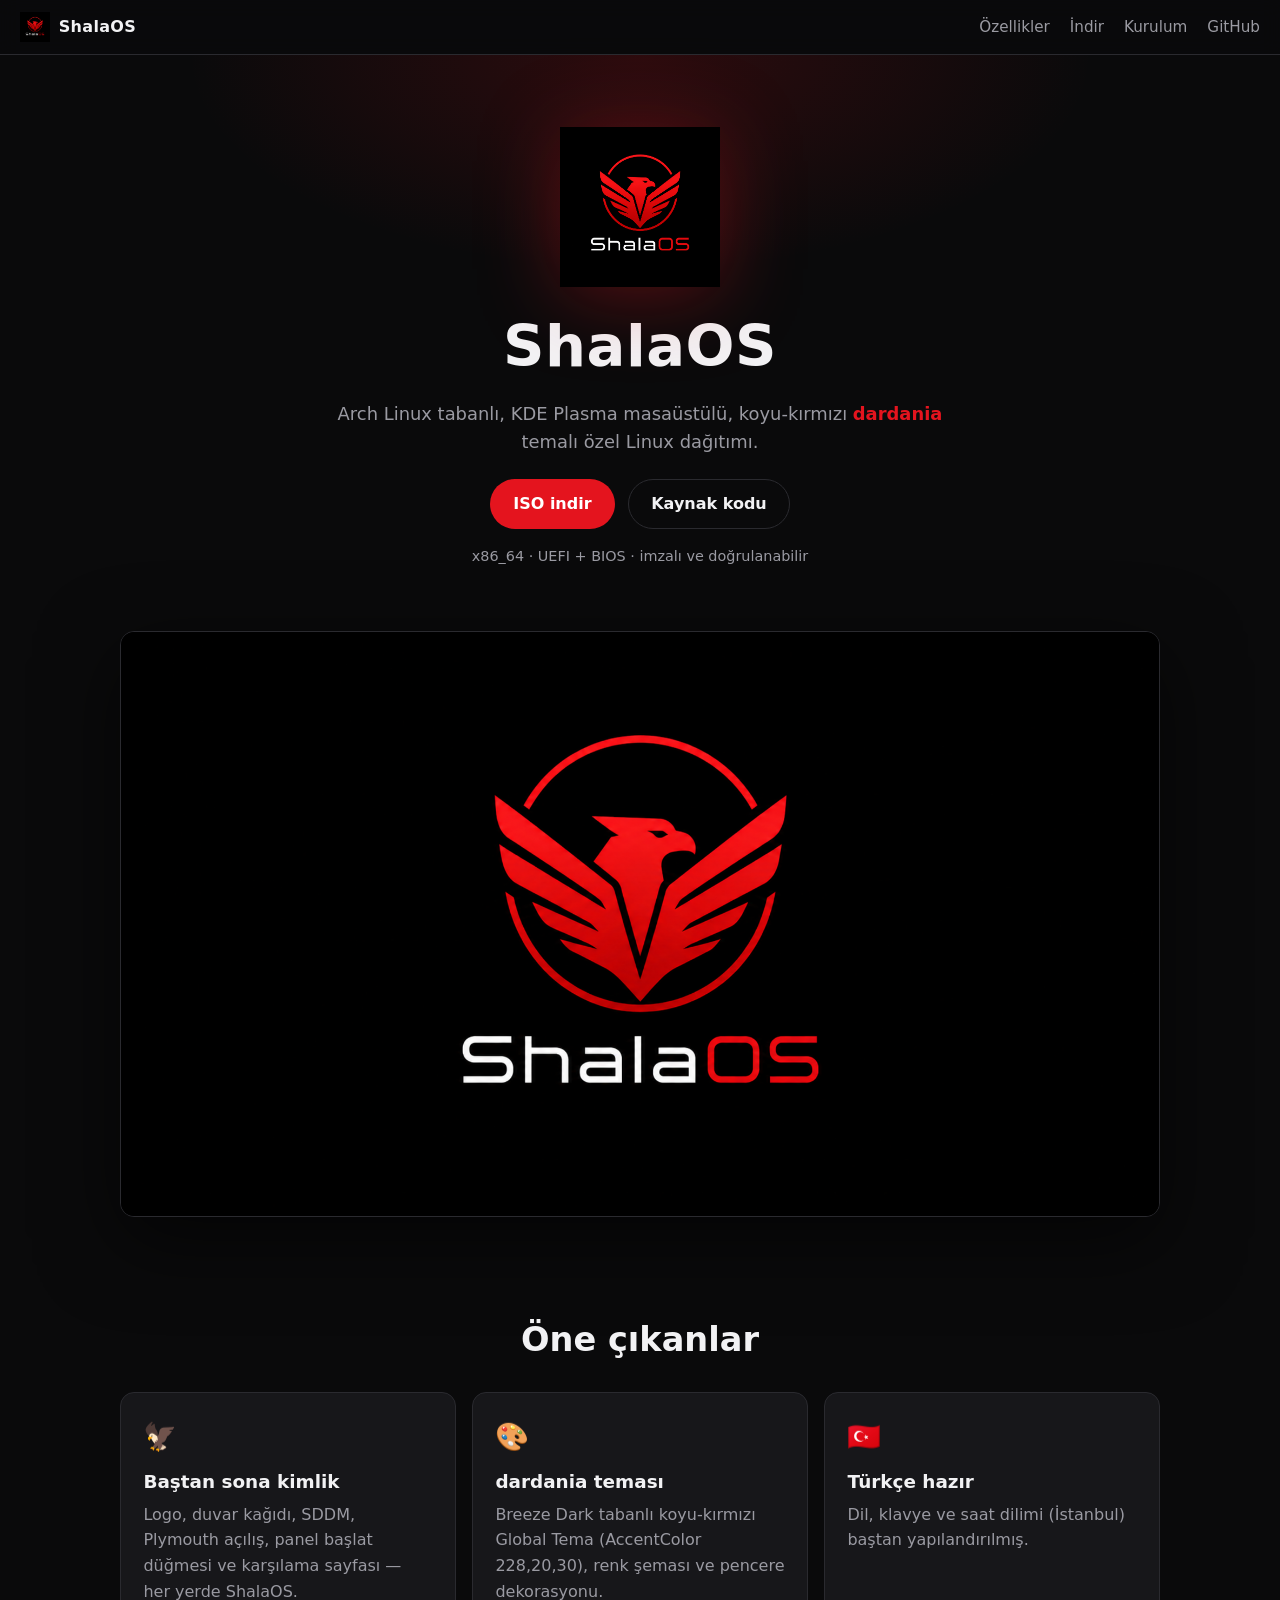
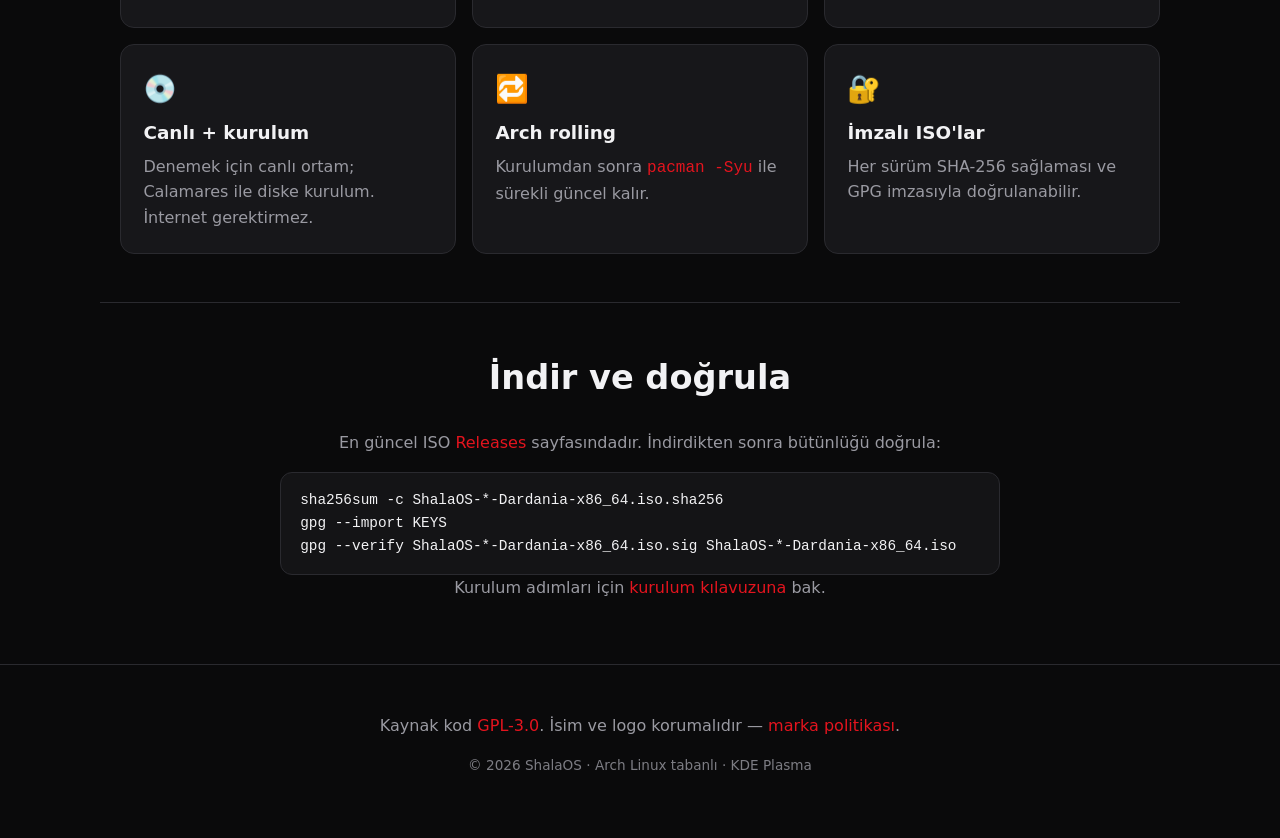
==== docs/index.html @ 5ebd38fe "R4: zengin README + GitHub Pages tanitim sitesi - README.md (TR) yeniden yazildi: rozetler, logo, oz" ====
<!DOCTYPE html>
<html lang="tr">
<head>
  <meta charset="utf-8" />
  <meta name="viewport" content="width=device-width, initial-scale=1" />
  <title>ShalaOS — Arch tabanlı, KDE Plasma, koyu-kırmızı</title>
  <meta name="description" content="ShalaOS: Arch Linux tabanlı, KDE Plasma masaüstülü, koyu-kırmızı dardania temalı özel Linux dağıtımı." />
  <link rel="icon" href="assets/icon-256.png" />
  <link rel="stylesheet" href="style.css" />
</head>
<body>
  <header class="nav">
    <a class="brand" href="#top">
      <img src="assets/logo.png" alt="ShalaOS" />
      <span>ShalaOS</span>
    </a>
    <nav class="links">
      <a href="#ozellikler">Özellikler</a>
      <a href="#indir">İndir</a>
      <a href="https://github.com/edizsale/shalaos/blob/main/docs/kurulum.md">Kurulum</a>
      <a href="https://github.com/edizsale/shalaos">GitHub</a>
    </nav>
  </header>

  <main id="top">
    <section class="hero">
      <img class="hero-logo" src="assets/logo.png" alt="ShalaOS logosu" />
      <h1>ShalaOS</h1>
      <p class="tagline">
        Arch Linux tabanlı, KDE Plasma masaüstülü, koyu-kırmızı
        <strong>dardania</strong> temalı özel Linux dağıtımı.
      </p>
      <div class="cta">
        <a class="btn primary" href="https://github.com/edizsale/shalaos/releases/latest">ISO indir</a>
        <a class="btn ghost" href="https://github.com/edizsale/shalaos">Kaynak kodu</a>
      </div>
      <p class="sub">x86_64 · UEFI + BIOS · imzalı ve doğrulanabilir</p>
    </section>

    <section class="showcase">
      <div class="frame">
        <img src="assets/wallpaper.png" alt="ShalaOS masaüstü duvar kağıdı" />
      </div>
    </section>

    <section id="ozellikler" class="features">
      <h2>Öne çıkanlar</h2>
      <div class="grid">
        <article class="card">
          <div class="ico">🦅</div>
          <h3>Baştan sona kimlik</h3>
          <p>Logo, duvar kağıdı, SDDM, Plymouth açılış, panel başlat düğmesi ve karşılama sayfası — her yerde ShalaOS.</p>
        </article>
        <article class="card">
          <div class="ico">🎨</div>
          <h3>dardania teması</h3>
          <p>Breeze Dark tabanlı koyu-kırmızı Global Tema (AccentColor 228,20,30), renk şeması ve pencere dekorasyonu.</p>
        </article>
        <article class="card">
          <div class="ico">🇹🇷</div>
          <h3>Türkçe hazır</h3>
          <p>Dil, klavye ve saat dilimi (İstanbul) baştan yapılandırılmış.</p>
        </article>
        <article class="card">
          <div class="ico">💿</div>
          <h3>Canlı + kurulum</h3>
          <p>Denemek için canlı ortam; Calamares ile diske kurulum. İnternet gerektirmez.</p>
        </article>
        <article class="card">
          <div class="ico">🔁</div>
          <h3>Arch rolling</h3>
          <p>Kurulumdan sonra <code>pacman -Syu</code> ile sürekli güncel kalır.</p>
        </article>
        <article class="card">
          <div class="ico">🔐</div>
          <h3>İmzalı ISO'lar</h3>
          <p>Her sürüm SHA-256 sağlaması ve GPG imzasıyla doğrulanabilir.</p>
        </article>
      </div>
    </section>

    <section id="indir" class="download">
      <h2>İndir ve doğrula</h2>
      <p>
        En güncel ISO
        <a href="https://github.com/edizsale/shalaos/releases/latest">Releases</a>
        sayfasındadır. İndirdikten sonra bütünlüğü doğrula:
      </p>
      <pre><code>sha256sum -c ShalaOS-*-Dardania-x86_64.iso.sha256
gpg --import KEYS
gpg --verify ShalaOS-*-Dardania-x86_64.iso.sig ShalaOS-*-Dardania-x86_64.iso</code></pre>
      <p>
        Kurulum adımları için
        <a href="https://github.com/edizsale/shalaos/blob/main/docs/kurulum.md">kurulum kılavuzuna</a> bak.
      </p>
    </section>
  </main>

  <footer>
    <p>
      Kaynak kod <a href="https://github.com/edizsale/shalaos/blob/main/LICENSE">GPL-3.0</a>.
      İsim ve logo korumalıdır —
      <a href="https://github.com/edizsale/shalaos/blob/main/TRADEMARK.md">marka politikası</a>.
    </p>
    <p class="muted">© 2026 ShalaOS · Arch Linux tabanlı · KDE Plasma</p>
  </footer>
</body>
</html>
---- docs/style.css ----
:root {
  --red: #e4141e;         /* rgb(228,20,30) */
  --red-dim: #b3101a;
  --bg: #0a0a0b;
  --bg-2: #141416;
  --card: #17171a;
  --border: #2a2a2f;
  --text: #f2f2f4;
  --muted: #9a9aa2;
  --radius: 14px;
  --max: 1080px;
}

* { box-sizing: border-box; }

html { scroll-behavior: smooth; }

body {
  margin: 0;
  font-family: system-ui, -apple-system, "Segoe UI", Roboto, "Noto Sans", sans-serif;
  background: var(--bg);
  color: var(--text);
  line-height: 1.6;
  -webkit-font-smoothing: antialiased;
}

a { color: var(--red); text-decoration: none; }
a:hover { text-decoration: underline; }

code, pre {
  font-family: ui-monospace, "SFMono-Regular", "Cascadia Code", Menlo, Consolas, monospace;
}

/* Nav */
.nav {
  position: sticky;
  top: 0;
  z-index: 10;
  display: flex;
  align-items: center;
  justify-content: space-between;
  gap: 1rem;
  padding: 0.75rem 1.25rem;
  background: rgba(10, 10, 11, 0.82);
  backdrop-filter: blur(10px);
  border-bottom: 1px solid var(--border);
}
.brand {
  display: flex;
  align-items: center;
  gap: 0.55rem;
  color: var(--text);
  font-weight: 700;
  letter-spacing: 0.3px;
}
.brand:hover { text-decoration: none; }
.brand img { width: 30px; height: 30px; }
.links { display: flex; gap: 1.25rem; flex-wrap: wrap; }
.links a { color: var(--muted); font-size: 0.95rem; }
.links a:hover { color: var(--text); text-decoration: none; }

/* Hero */
.hero {
  max-width: var(--max);
  margin: 0 auto;
  padding: 4.5rem 1.25rem 2rem;
  text-align: center;
  background:
    radial-gradient(60% 55% at 50% 0%, rgba(228, 20, 30, 0.16), transparent 70%);
}
.hero-logo {
  width: 160px;
  height: 160px;
  filter: drop-shadow(0 8px 40px rgba(228, 20, 30, 0.35));
}
.hero h1 {
  font-size: clamp(2.4rem, 6vw, 3.6rem);
  margin: 0.4rem 0 0.2rem;
  letter-spacing: 0.5px;
}
.tagline {
  max-width: 620px;
  margin: 0.4rem auto 1.4rem;
  color: var(--muted);
  font-size: 1.12rem;
}
.tagline strong { color: var(--red); }
.cta { display: flex; gap: 0.8rem; justify-content: center; flex-wrap: wrap; }
.btn {
  display: inline-block;
  padding: 0.7rem 1.4rem;
  border-radius: 999px;
  font-weight: 600;
  border: 1px solid transparent;
  transition: transform 0.08s ease, background 0.15s ease, border-color 0.15s ease;
}
.btn:hover { text-decoration: none; transform: translateY(-1px); }
.btn.primary { background: var(--red); color: #fff; }
.btn.primary:hover { background: var(--red-dim); }
.btn.ghost { border-color: var(--border); color: var(--text); }
.btn.ghost:hover { border-color: var(--red); }
.sub { color: var(--muted); font-size: 0.9rem; margin-top: 1rem; }

/* Showcase */
.showcase { max-width: var(--max); margin: 1rem auto 3rem; padding: 0 1.25rem; }
.frame {
  border: 1px solid var(--border);
  border-radius: var(--radius);
  overflow: hidden;
  box-shadow: 0 24px 80px rgba(0, 0, 0, 0.6);
}
.frame img { display: block; width: 100%; height: auto; }

/* Sections */
section h2 {
  text-align: center;
  font-size: clamp(1.6rem, 4vw, 2.1rem);
  margin: 0 0 1.6rem;
}
.features, .download { max-width: var(--max); margin: 0 auto; padding: 3rem 1.25rem; }

/* Feature grid */
.grid {
  display: grid;
  grid-template-columns: repeat(auto-fit, minmax(260px, 1fr));
  gap: 1rem;
}
.card {
  background: var(--card);
  border: 1px solid var(--border);
  border-radius: var(--radius);
  padding: 1.4rem;
  transition: border-color 0.15s ease, transform 0.08s ease;
}
.card:hover { border-color: var(--red); transform: translateY(-2px); }
.card .ico { font-size: 1.7rem; }
.card h3 { margin: 0.5rem 0 0.35rem; font-size: 1.15rem; }
.card p { margin: 0; color: var(--muted); }
.card code { color: var(--red); }

/* Download */
.download { border-top: 1px solid var(--border); }
.download p { max-width: 720px; margin: 0 auto 1rem; text-align: center; color: var(--muted); }
pre {
  max-width: 720px;
  margin: 0 auto;
  background: var(--bg-2);
  border: 1px solid var(--border);
  border-radius: 12px;
  padding: 1rem 1.2rem;
  overflow-x: auto;
  color: var(--text);
  font-size: 0.9rem;
}

/* Footer */
footer {
  border-top: 1px solid var(--border);
  padding: 2rem 1.25rem 3rem;
  text-align: center;
  color: var(--muted);
}
footer .muted { font-size: 0.85rem; opacity: 0.8; }

@media (max-width: 520px) {
  .links { gap: 0.9rem; }
  .hero { padding-top: 3rem; }
}
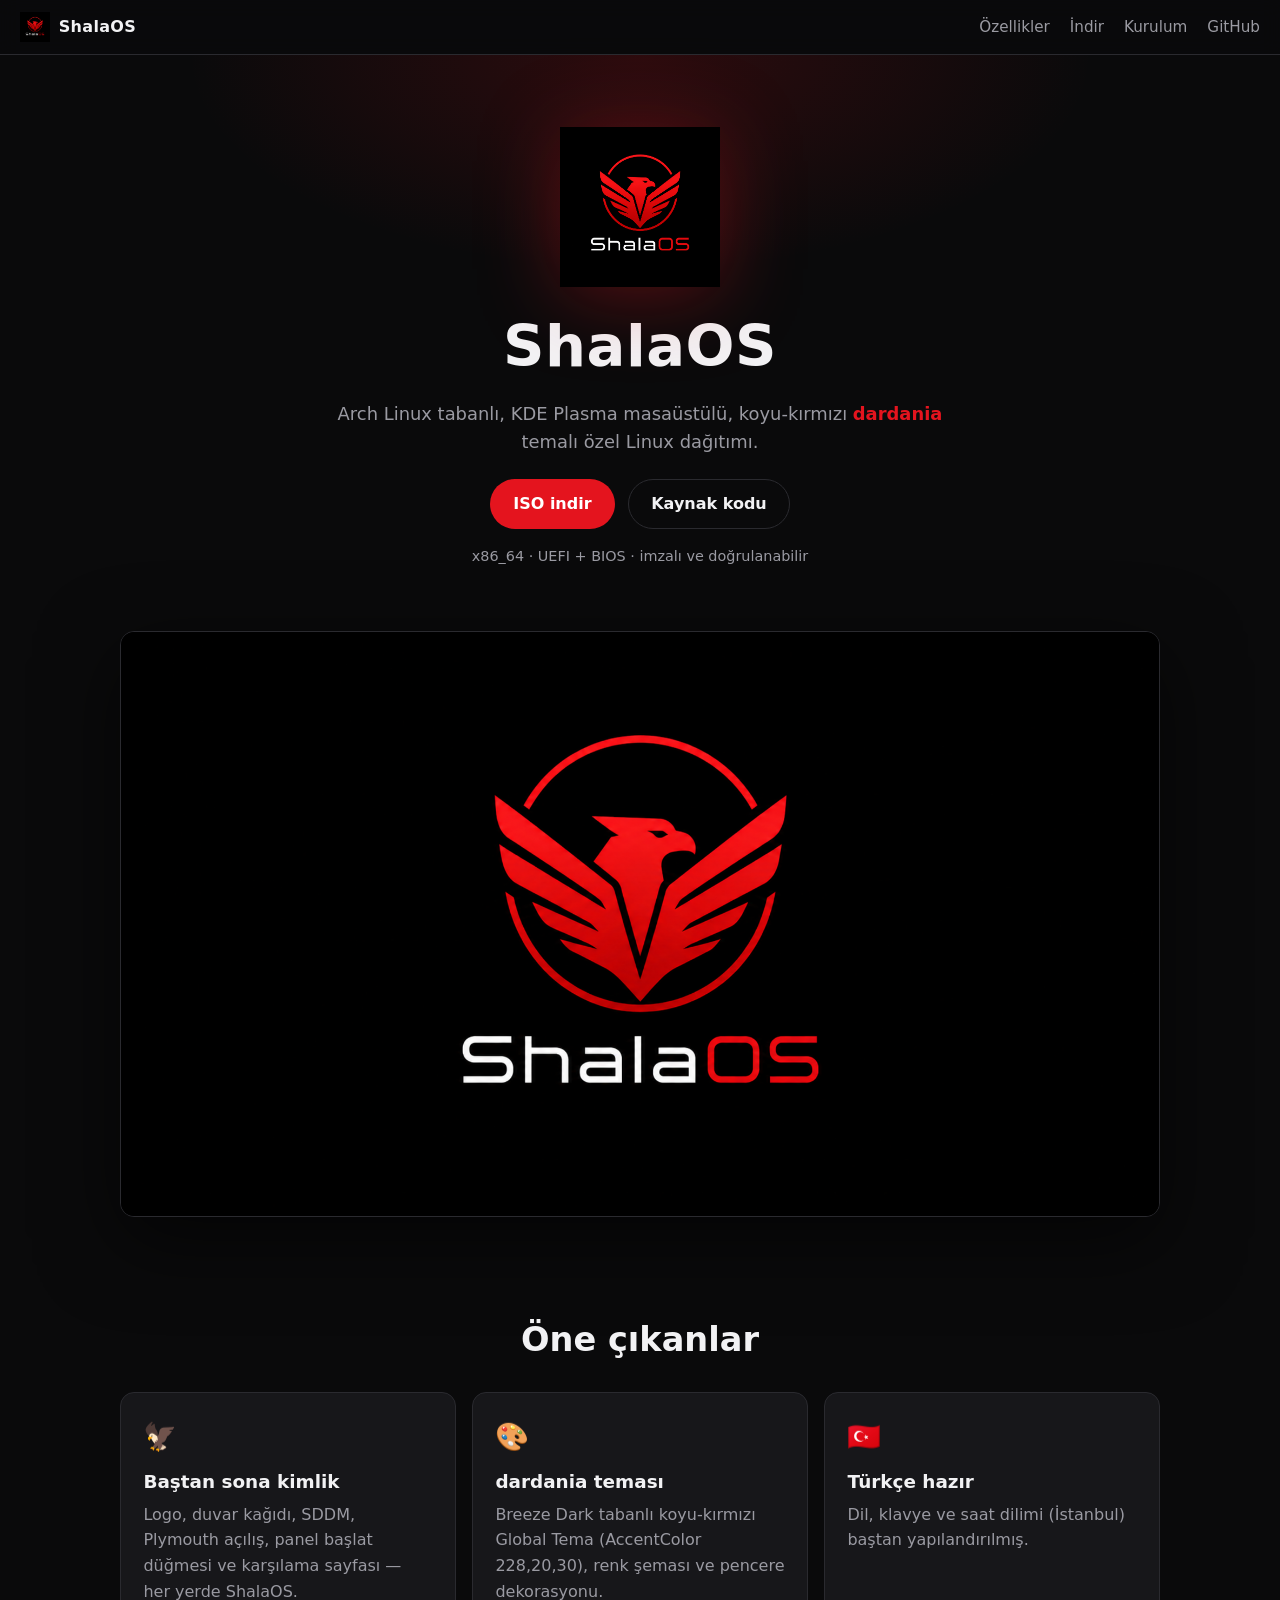
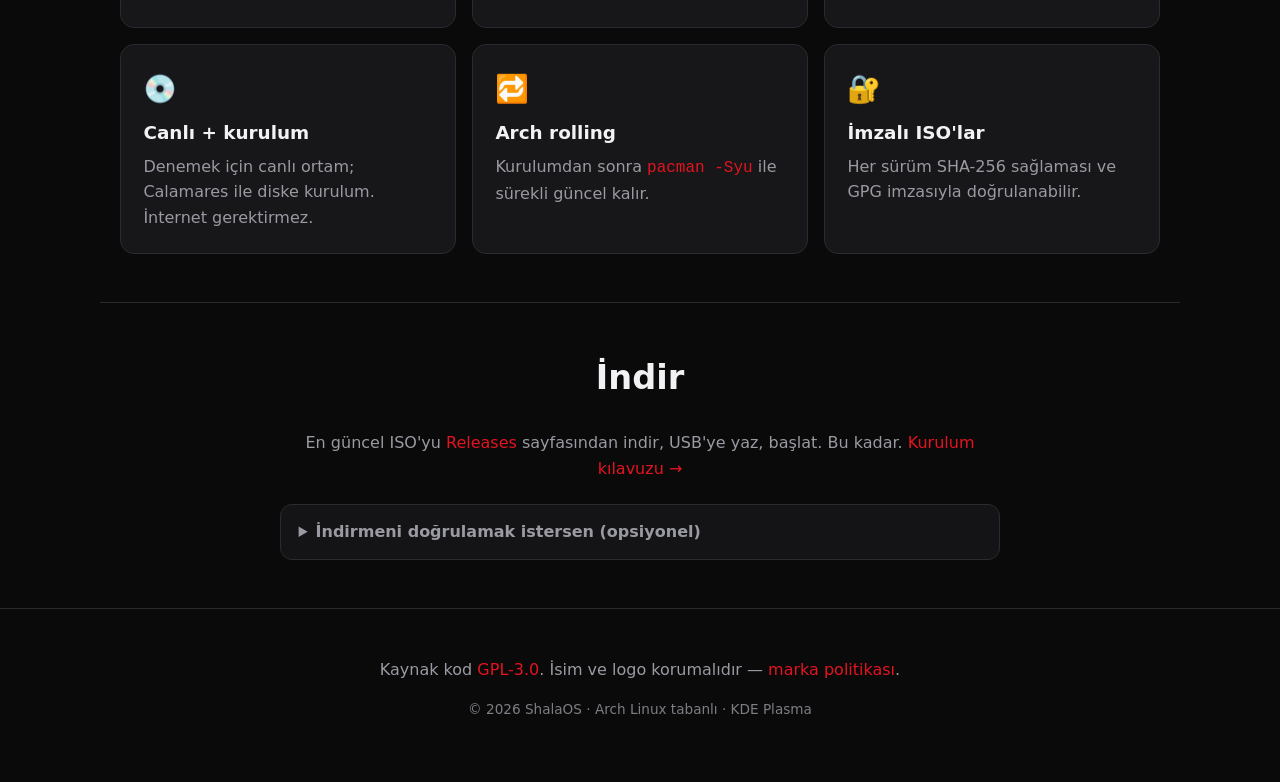
==== commit 87e68bdb: "Indirme dogrulamasini basitlestir + yol haritasina R6 (paket deposu) ve R7 (kullanici-dostu guvenlik" ====
--- a/docs/index.html
+++ b/docs/index.html
@@ -80,19 +80,21 @@
     </section>
 
     <section id="indir" class="download">
-      <h2>İndir ve doğrula</h2>
+      <h2>İndir</h2>
       <p>
-        En güncel ISO
+        En güncel ISO'yu
         <a href="https://github.com/edizsale/shalaos/releases/latest">Releases</a>
-        sayfasındadır. İndirdikten sonra bütünlüğü doğrula:
+        sayfasından indir, USB'ye yaz, başlat. Bu kadar.
+        <a href="https://github.com/edizsale/shalaos/blob/main/docs/kurulum.md">Kurulum kılavuzu →</a>
       </p>
-      <pre><code>sha256sum -c ShalaOS-*-Dardania-x86_64.iso.sha256
-gpg --import KEYS
+      <details class="verify">
+        <summary>İndirmeni doğrulamak istersen (opsiyonel)</summary>
+        <p>Zorunlu değil. Bozulmadan geldiğinden emin olmak için tek komut:</p>
+        <pre><code>sha256sum -c ShalaOS-*-Dardania-x86_64.iso.sha256</code></pre>
+        <p>İleri düzey — ShalaOS tarafından yayımlandığını GPG ile doğrula:</p>
+        <pre><code>gpg --import KEYS
 gpg --verify ShalaOS-*-Dardania-x86_64.iso.sig ShalaOS-*-Dardania-x86_64.iso</code></pre>
-      <p>
-        Kurulum adımları için
-        <a href="https://github.com/edizsale/shalaos/blob/main/docs/kurulum.md">kurulum kılavuzuna</a> bak.
-      </p>
+      </details>
     </section>
   </main>
 
--- a/docs/style.css
+++ b/docs/style.css
@@ -153,6 +153,25 @@
   font-size: 0.9rem;
 }
 
+.verify {
+  max-width: 720px;
+  margin: 1.4rem auto 0;
+  border: 1px solid var(--border);
+  border-radius: 12px;
+  background: var(--bg-2);
+  padding: 0.4rem 1.1rem;
+}
+.verify summary {
+  cursor: pointer;
+  color: var(--muted);
+  font-weight: 600;
+  padding: 0.5rem 0;
+}
+.verify summary:hover { color: var(--text); }
+.verify[open] summary { color: var(--text); margin-bottom: 0.4rem; }
+.verify p { text-align: left; margin: 0.6rem 0 0.4rem; }
+.verify pre { margin: 0 0 0.6rem; }
+
 /* Footer */
 footer {
   border-top: 1px solid var(--border);
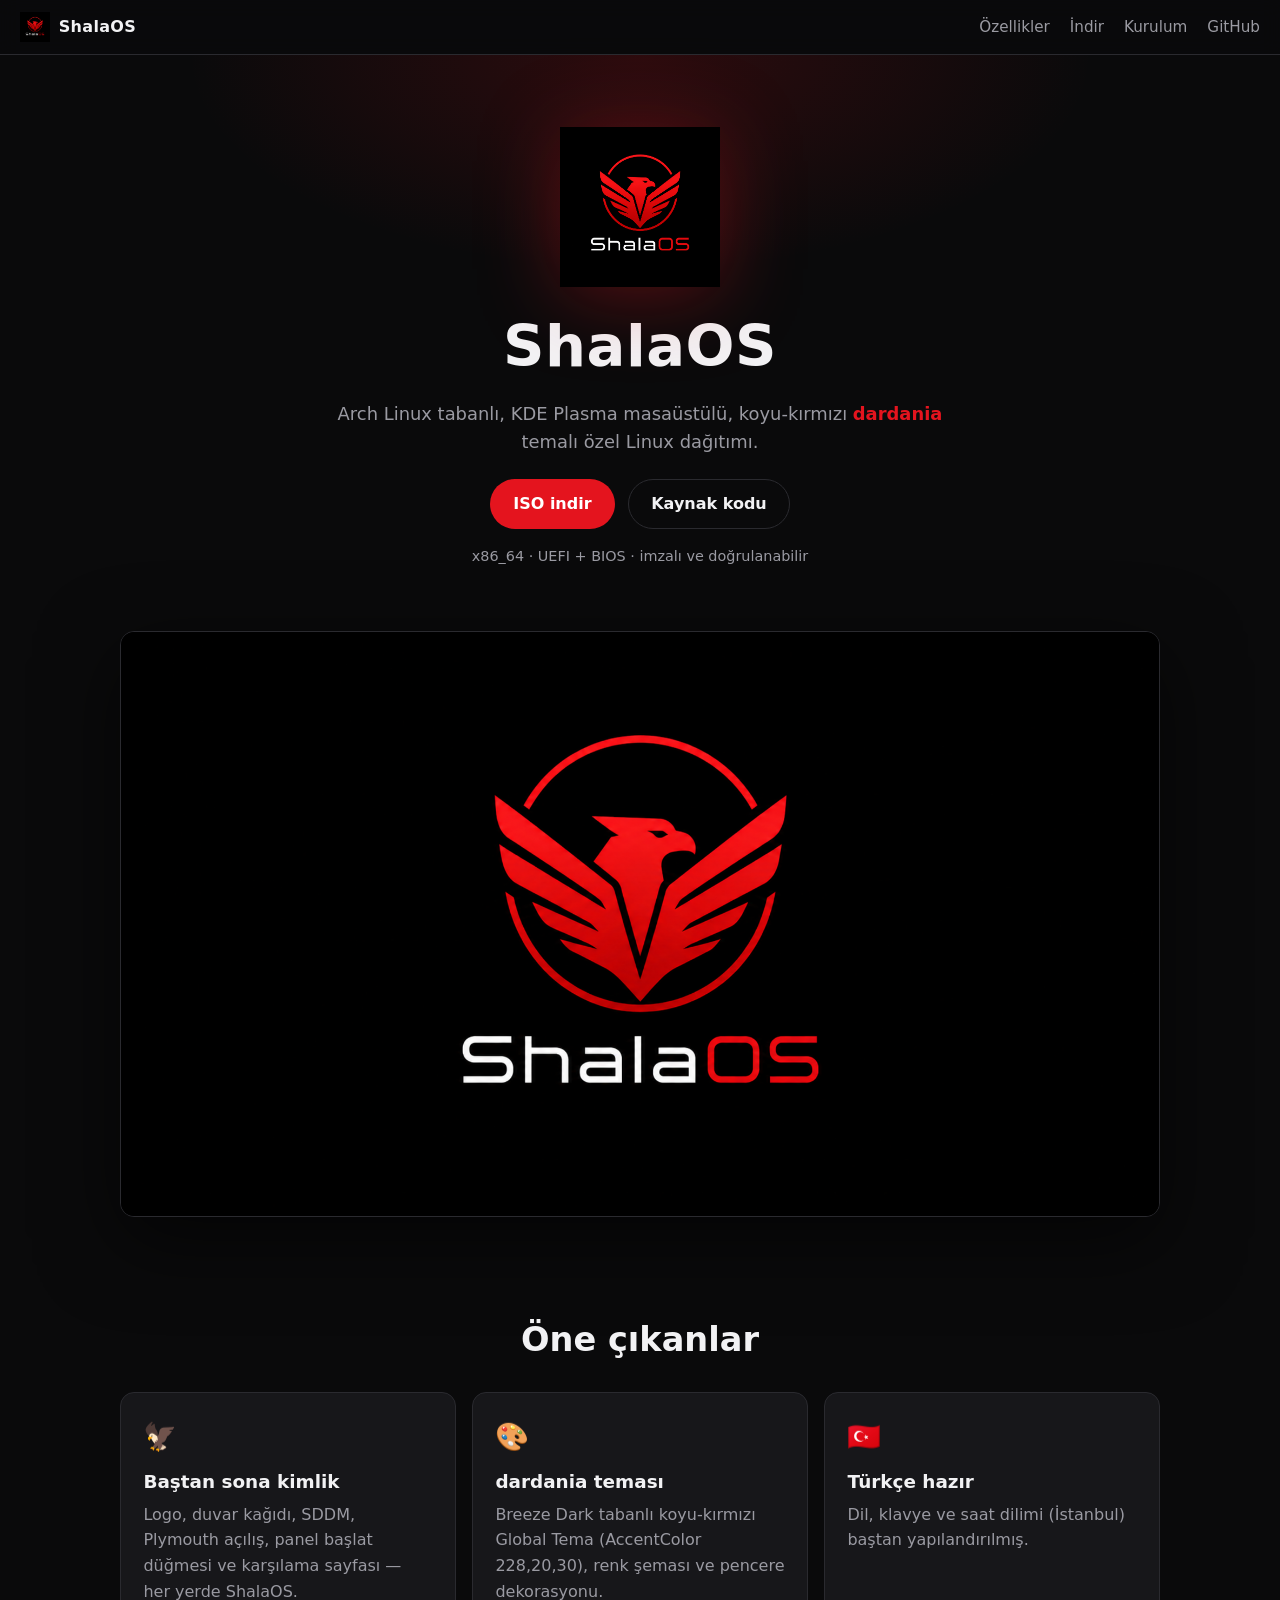
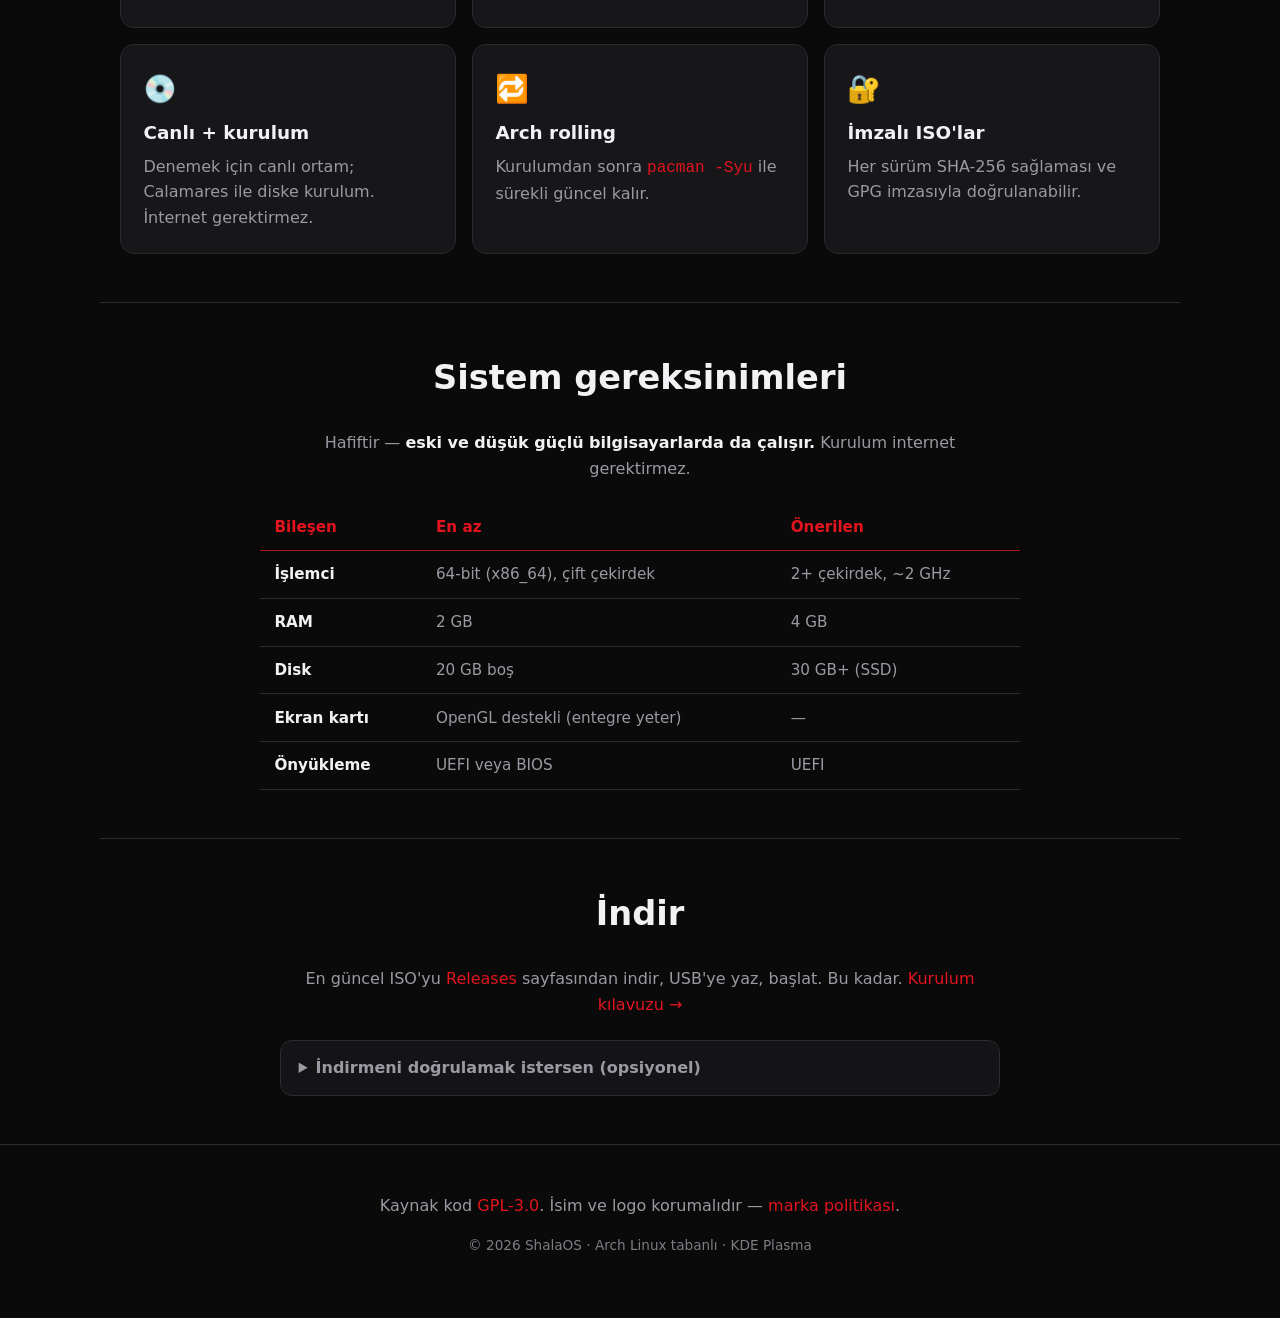
==== commit 0c86fbb9: "Sistem gereksinimleri eklendi (dusuk guclu bilgisayarlar da kullanabilsin) README, README.en, docs/i" ====
--- a/docs/index.html
+++ b/docs/index.html
@@ -79,6 +79,25 @@
       </div>
     </section>
 
+    <section class="reqs">
+      <h2>Sistem gereksinimleri</h2>
+      <p class="reqs-lead">Hafiftir — <strong>eski ve düşük güçlü bilgisayarlarda da çalışır.</strong> Kurulum internet gerektirmez.</p>
+      <div class="reqs-table">
+        <table>
+          <thead>
+            <tr><th>Bileşen</th><th>En az</th><th>Önerilen</th></tr>
+          </thead>
+          <tbody>
+            <tr><td>İşlemci</td><td>64-bit (x86_64), çift çekirdek</td><td>2+ çekirdek, ~2 GHz</td></tr>
+            <tr><td>RAM</td><td>2 GB</td><td>4 GB</td></tr>
+            <tr><td>Disk</td><td>20 GB boş</td><td>30 GB+ (SSD)</td></tr>
+            <tr><td>Ekran kartı</td><td>OpenGL destekli (entegre yeter)</td><td>—</td></tr>
+            <tr><td>Önyükleme</td><td>UEFI veya BIOS</td><td>UEFI</td></tr>
+          </tbody>
+        </table>
+      </div>
+    </section>
+
     <section id="indir" class="download">
       <h2>İndir</h2>
       <p>
--- a/docs/style.css
+++ b/docs/style.css
@@ -153,6 +153,17 @@
   font-size: 0.9rem;
 }
 
+/* Sistem gereksinimleri */
+.reqs { max-width: var(--max); margin: 0 auto; padding: 3rem 1.25rem; border-top: 1px solid var(--border); }
+.reqs-lead { text-align: center; color: var(--muted); max-width: 720px; margin: 0 auto 1.4rem; }
+.reqs-lead strong { color: var(--text); }
+.reqs-table { max-width: 760px; margin: 0 auto; overflow-x: auto; }
+.reqs table { width: 100%; border-collapse: collapse; font-size: 0.95rem; }
+.reqs th, .reqs td { text-align: left; padding: 0.7rem 0.9rem; border-bottom: 1px solid var(--border); }
+.reqs thead th { color: var(--red); font-weight: 700; border-bottom-color: var(--red-dim); }
+.reqs tbody td:first-child { color: var(--text); font-weight: 600; }
+.reqs tbody td { color: var(--muted); }
+
 .verify {
   max-width: 720px;
   margin: 1.4rem auto 0;
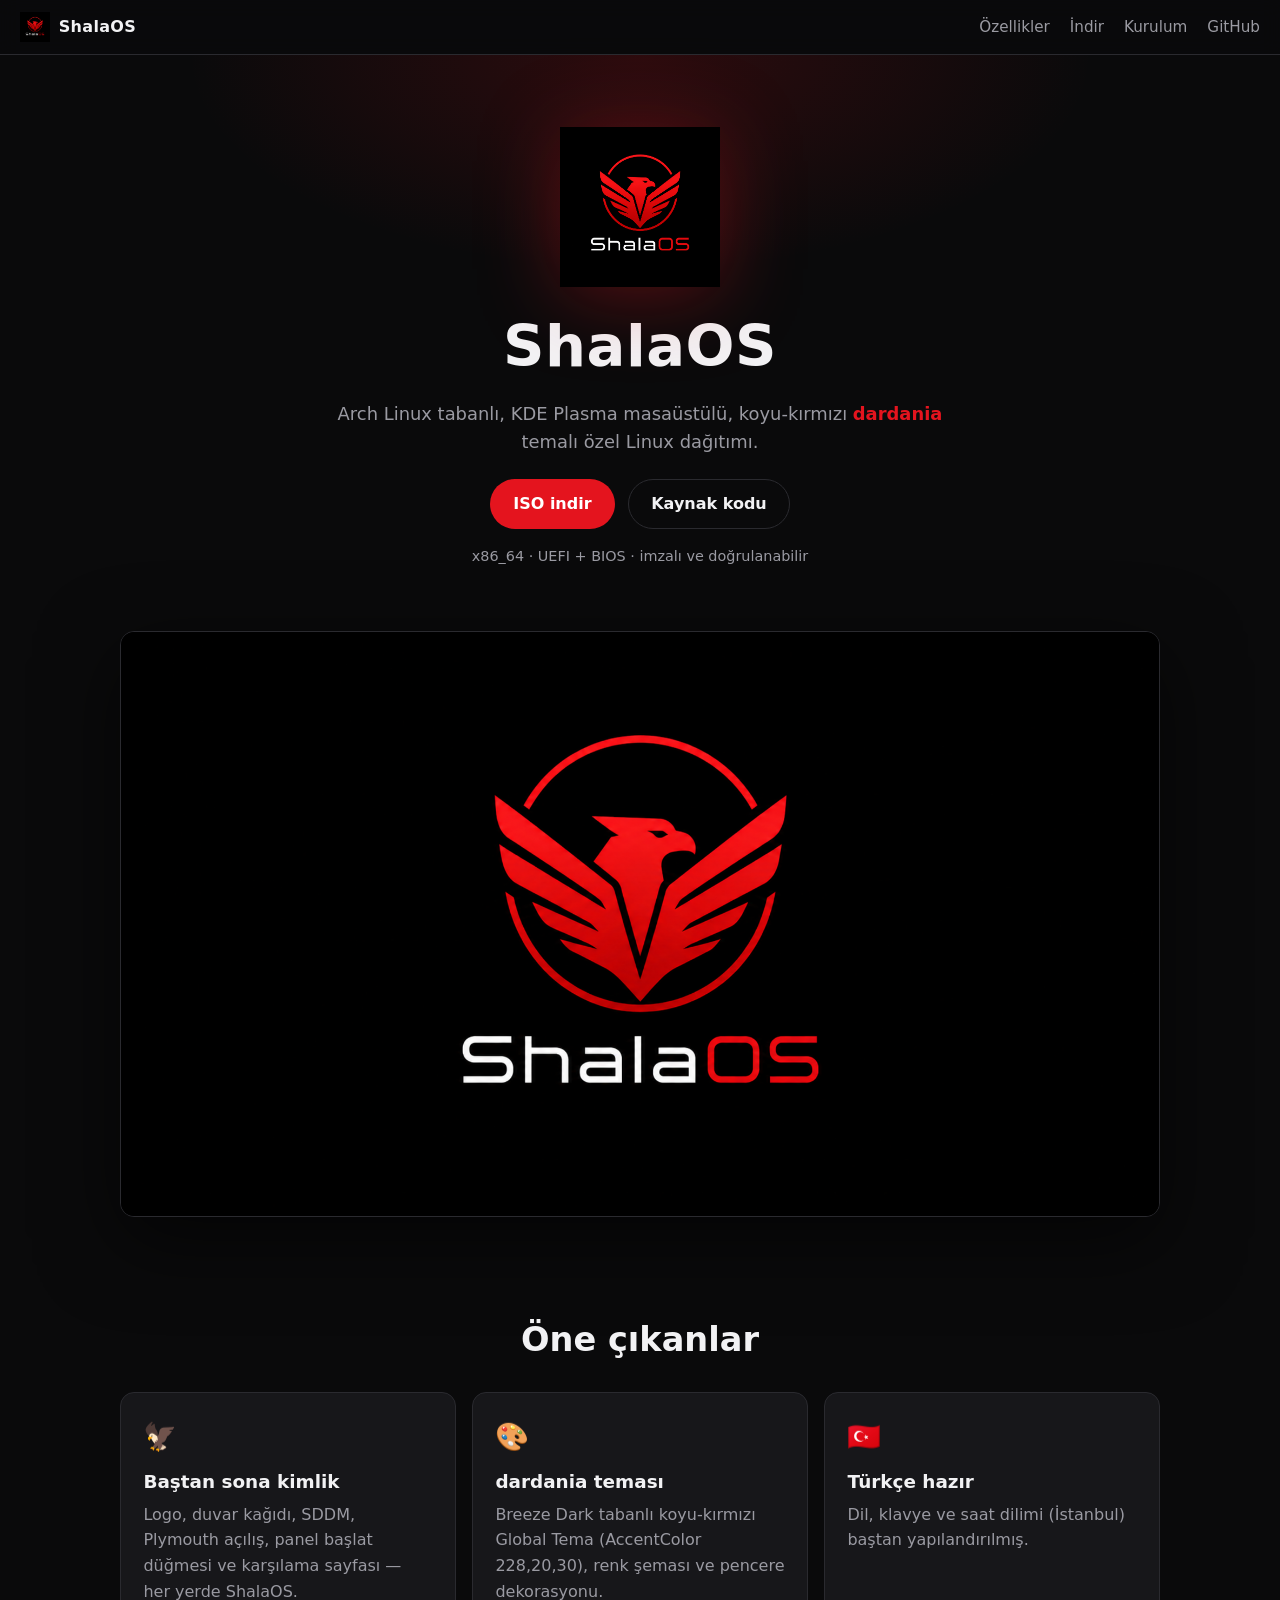
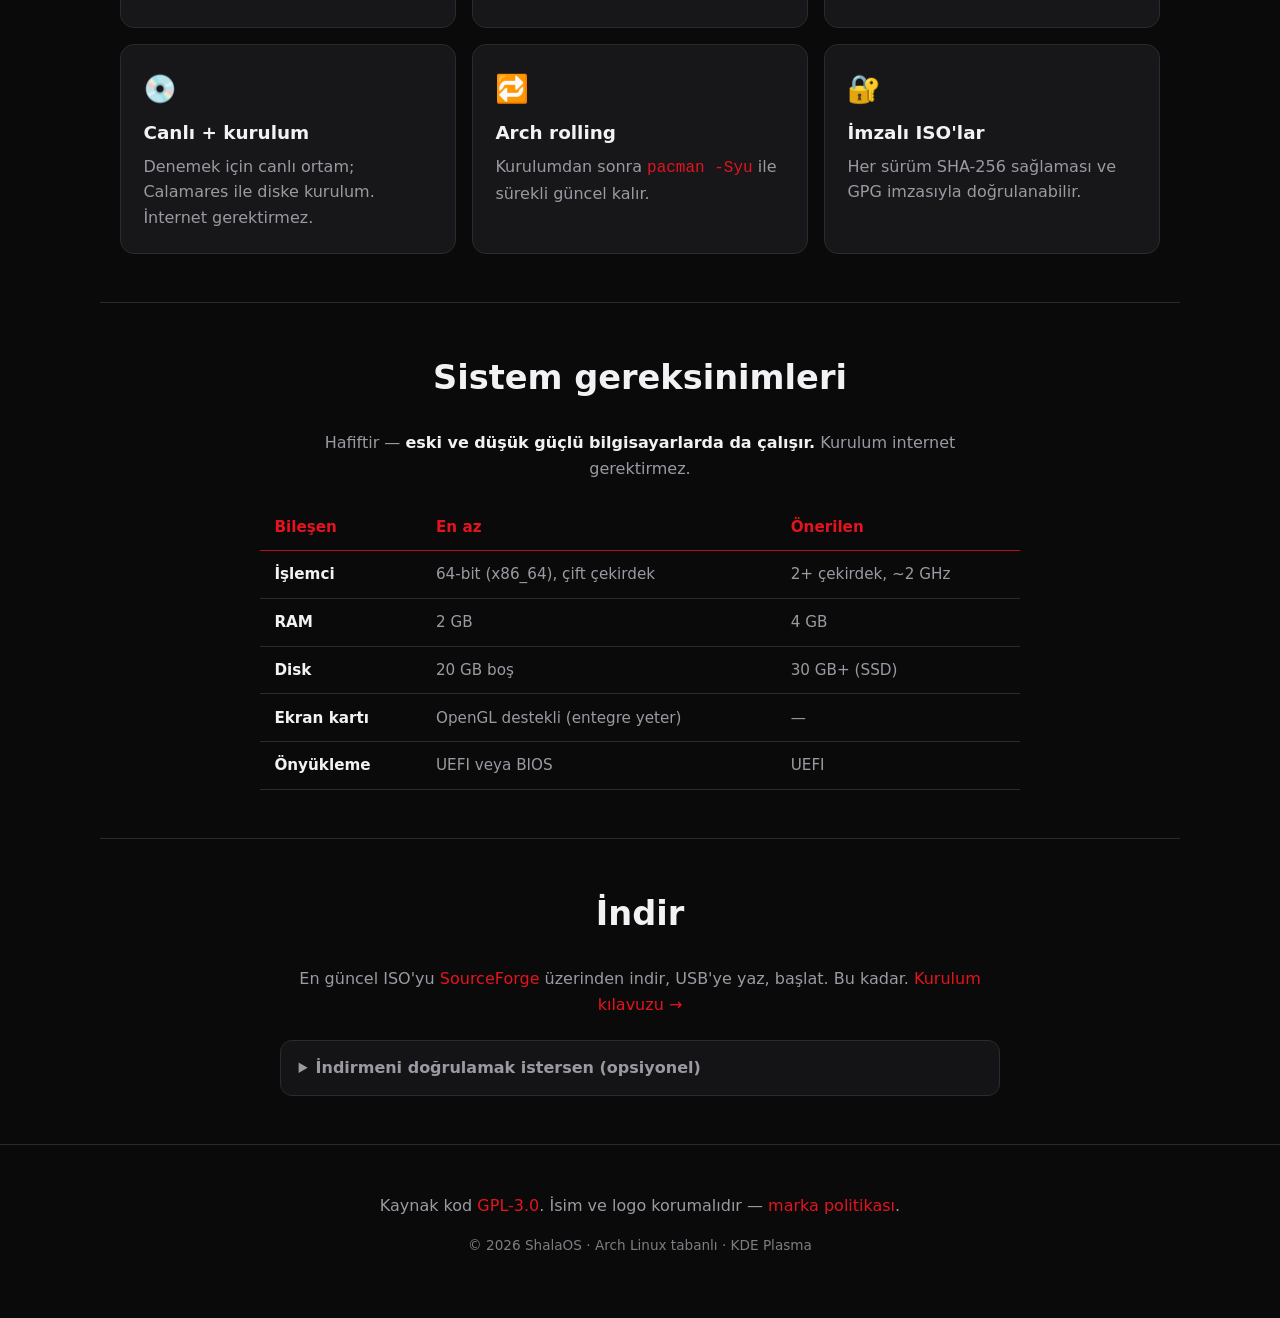
==== commit 85274af0: "CI: ISO'yu SourceForge'a yukle + GPG imzasini base64 secret ile duzelt - build-iso.yml: tag'te ISO+s" ====
--- a/docs/index.html
+++ b/docs/index.html
@@ -31,7 +31,7 @@
         <strong>dardania</strong> temalı özel Linux dağıtımı.
       </p>
       <div class="cta">
-        <a class="btn primary" href="https://github.com/edizsale/shalaos/releases/latest">ISO indir</a>
+        <a class="btn primary" href="https://sourceforge.net/projects/shalaos/files/">ISO indir</a>
         <a class="btn ghost" href="https://github.com/edizsale/shalaos">Kaynak kodu</a>
       </div>
       <p class="sub">x86_64 · UEFI + BIOS · imzalı ve doğrulanabilir</p>
@@ -102,13 +102,15 @@
       <h2>İndir</h2>
       <p>
         En güncel ISO'yu
-        <a href="https://github.com/edizsale/shalaos/releases/latest">Releases</a>
-        sayfasından indir, USB'ye yaz, başlat. Bu kadar.
+        <a href="https://sourceforge.net/projects/shalaos/files/">SourceForge</a>
+        üzerinden indir, USB'ye yaz, başlat. Bu kadar.
         <a href="https://github.com/edizsale/shalaos/blob/main/docs/kurulum.md">Kurulum kılavuzu →</a>
       </p>
       <details class="verify">
         <summary>İndirmeni doğrulamak istersen (opsiyonel)</summary>
-        <p>Zorunlu değil. Bozulmadan geldiğinden emin olmak için tek komut:</p>
+        <p>Zorunlu değil. Sağlama ve imza dosyaları
+          <a href="https://github.com/edizsale/shalaos/releases/latest">GitHub Release</a>
+          sayfasındadır. Bozulmadan geldiğinden emin olmak için tek komut:</p>
         <pre><code>sha256sum -c ShalaOS-*-Dardania-x86_64.iso.sha256</code></pre>
         <p>İleri düzey — ShalaOS tarafından yayımlandığını GPG ile doğrula:</p>
         <pre><code>gpg --import KEYS
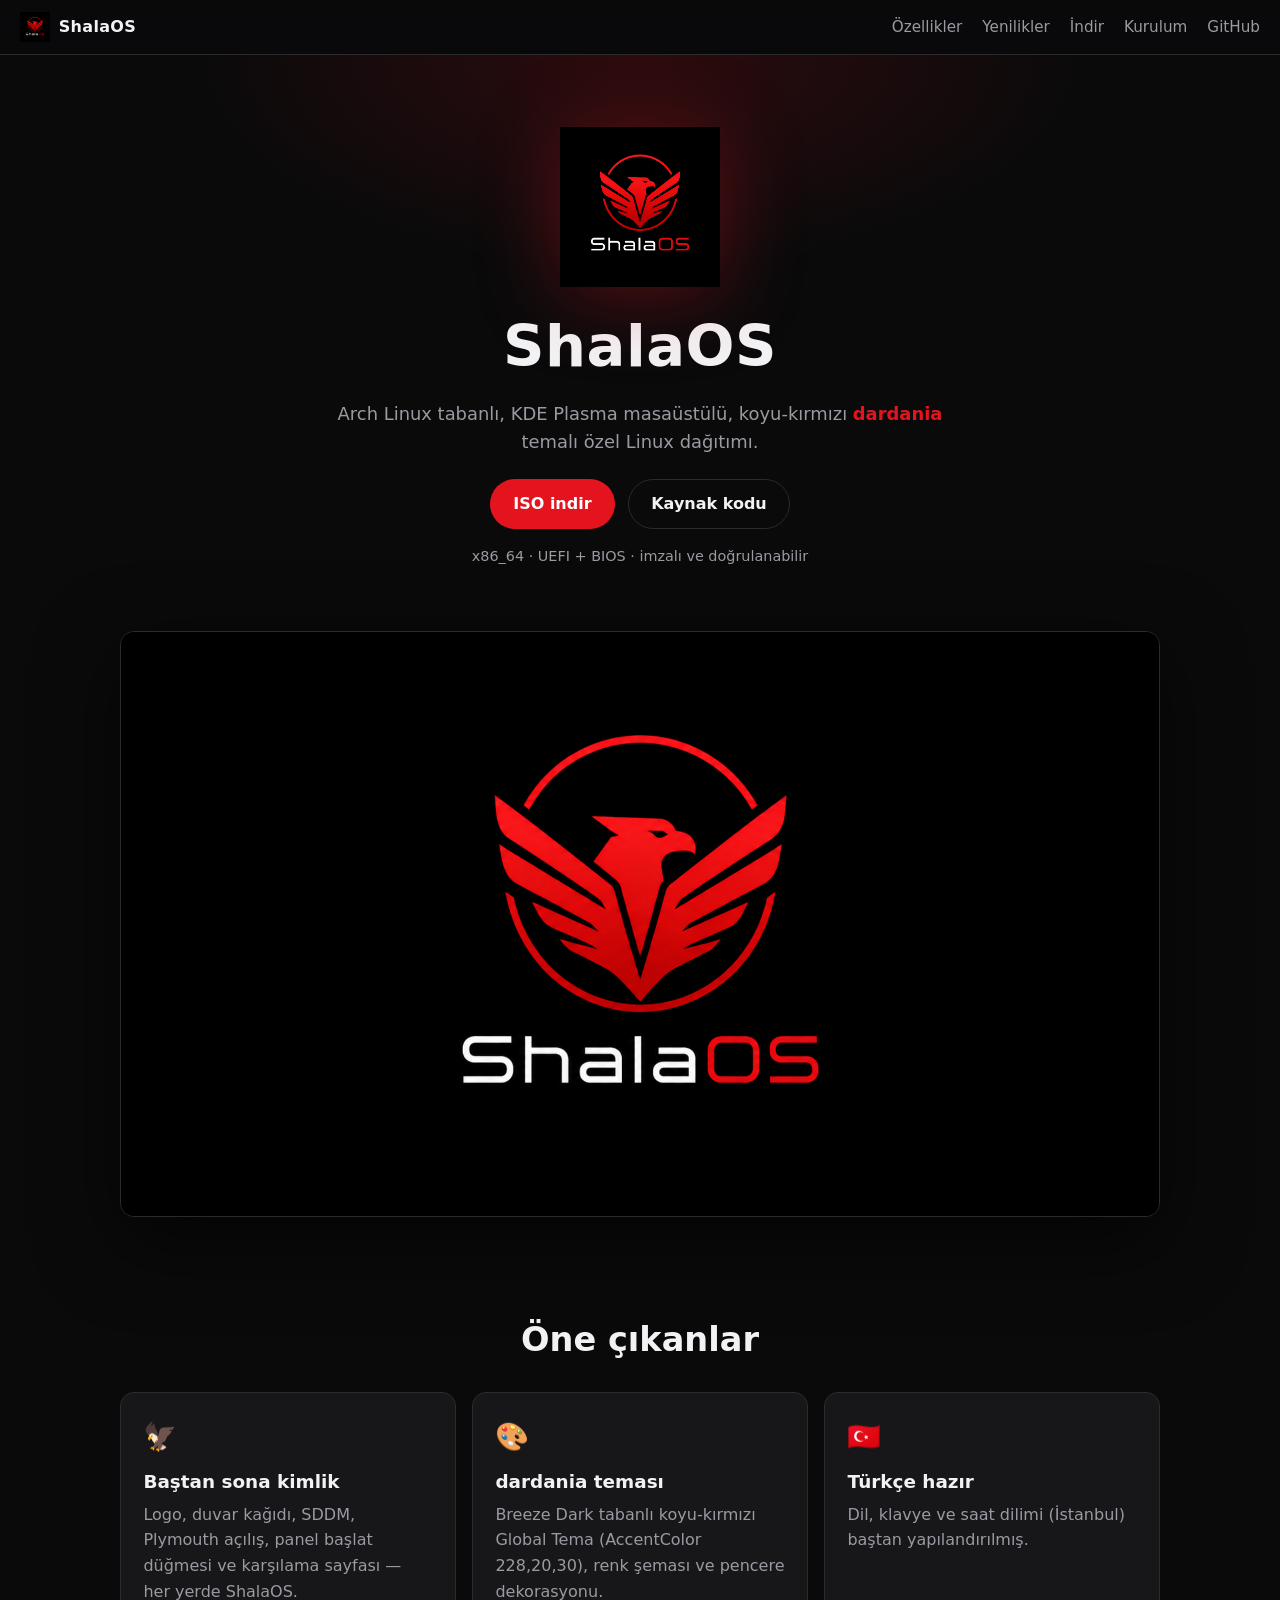
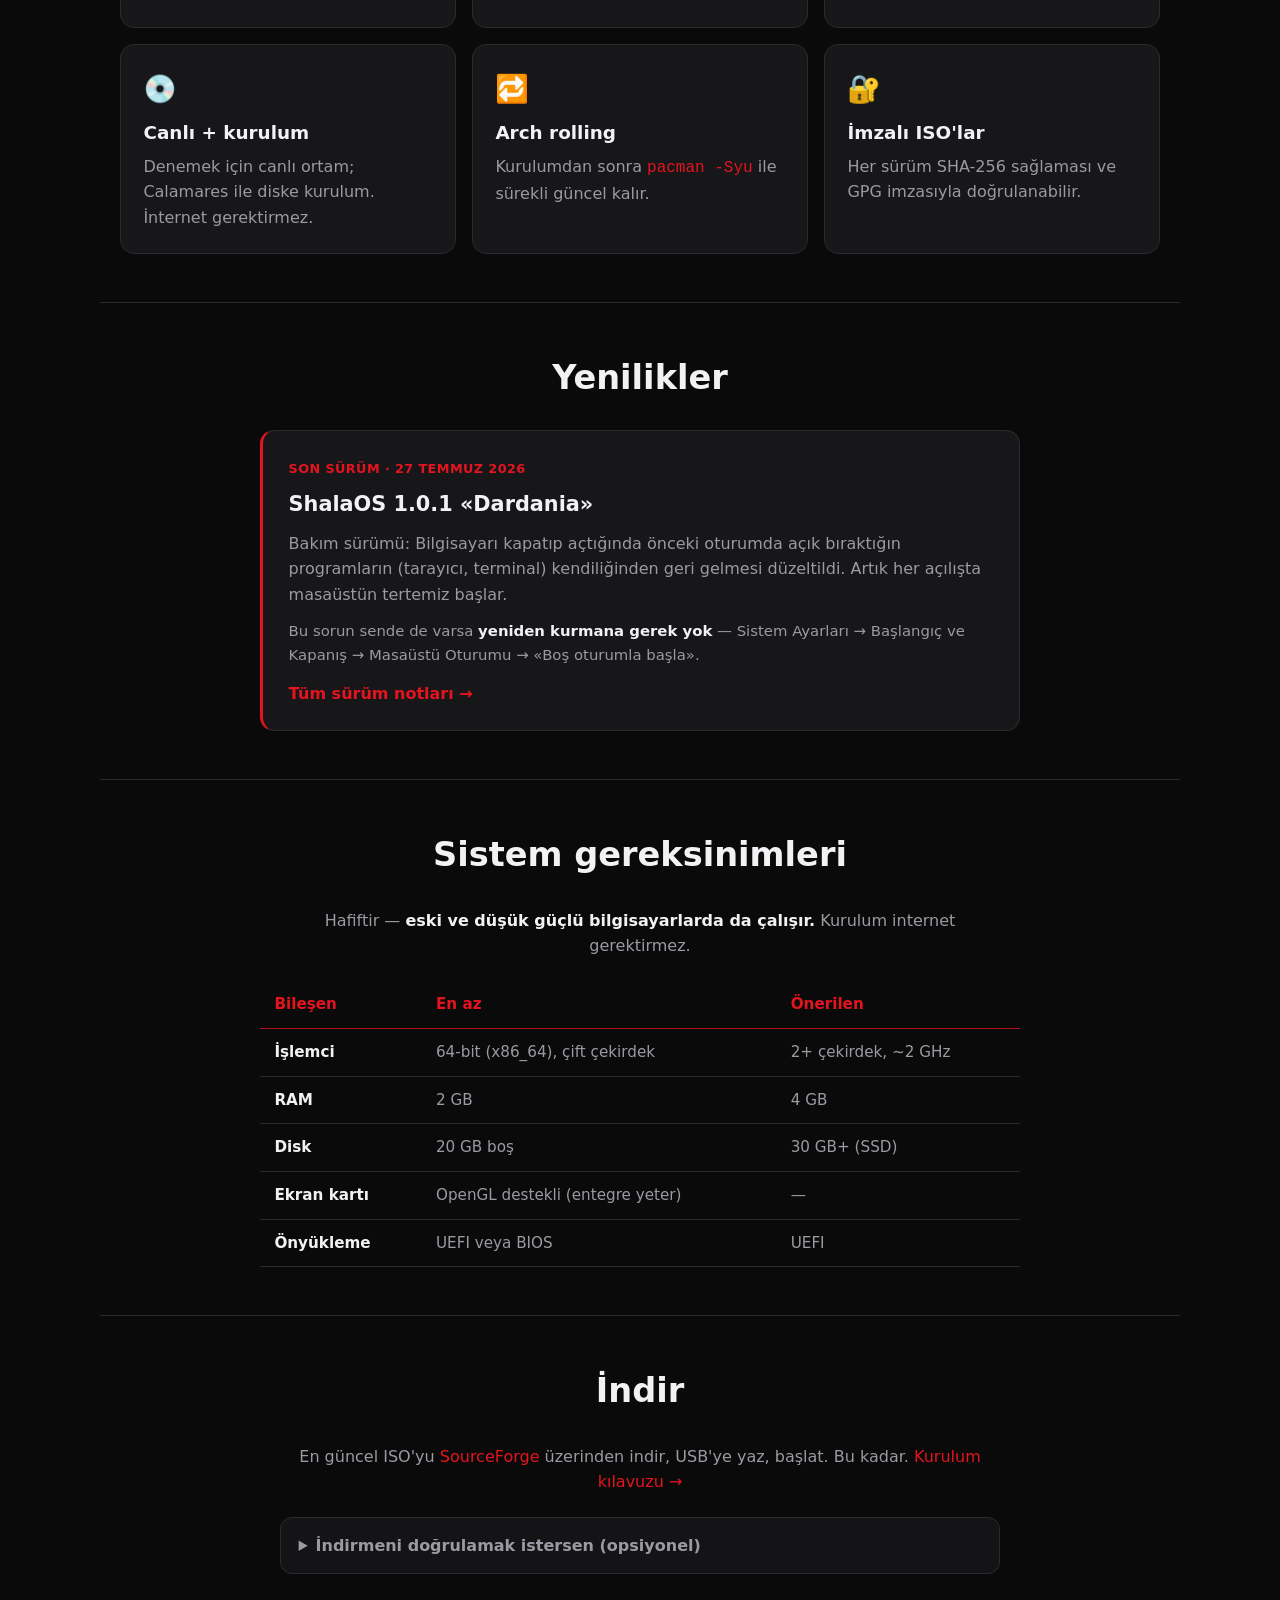
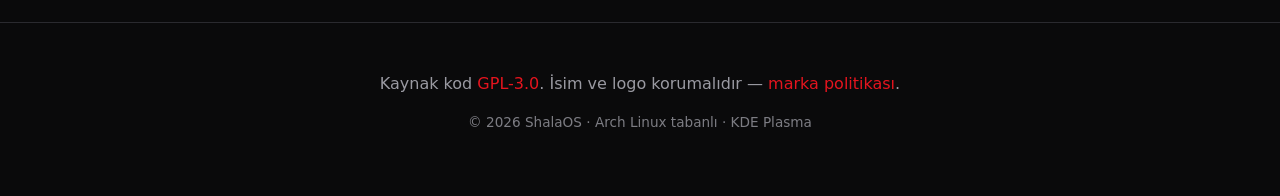
==== commit 805beea5: "Surum notlari: guncellemeyi son kullanici diliyle anlat CHANGELOG teknik kalsin; yeni docs/surum-not" ====
--- a/docs/index.html
+++ b/docs/index.html
@@ -16,6 +16,7 @@
     </a>
     <nav class="links">
       <a href="#ozellikler">Özellikler</a>
+      <a href="#yenilikler">Yenilikler</a>
       <a href="#indir">İndir</a>
       <a href="https://github.com/edizsale/shalaos/blob/main/docs/kurulum.md">Kurulum</a>
       <a href="https://github.com/edizsale/shalaos">GitHub</a>
@@ -79,6 +80,27 @@
       </div>
     </section>
 
+    <section id="yenilikler" class="news">
+      <h2>Yenilikler</h2>
+      <div class="news-card">
+        <span class="news-tag">Son sürüm · 27 Temmuz 2026</span>
+        <h3>ShalaOS 1.0.1 «Dardania»</h3>
+        <p>
+          Bakım sürümü: Bilgisayarı kapatıp açtığında önceki oturumda açık bıraktığın
+          programların (tarayıcı, terminal) kendiliğinden geri gelmesi düzeltildi. Artık her
+          açılışta masaüstün tertemiz başlar.
+        </p>
+        <p class="news-hint">
+          Bu sorun sende de varsa <strong>yeniden kurmana gerek yok</strong> — Sistem Ayarları →
+          Başlangıç ve Kapanış → Masaüstü Oturumu → «Boş oturumla başla».
+        </p>
+        <a class="news-link"
+           href="https://github.com/edizsale/shalaos/blob/main/docs/surum-notlari.md">
+          Tüm sürüm notları →
+        </a>
+      </div>
+    </section>
+
     <section class="reqs">
       <h2>Sistem gereksinimleri</h2>
       <p class="reqs-lead">Hafiftir — <strong>eski ve düşük güçlü bilgisayarlarda da çalışır.</strong> Kurulum internet gerektirmez.</p>
--- a/docs/style.css
+++ b/docs/style.css
@@ -153,6 +153,31 @@
   font-size: 0.9rem;
 }
 
+/* Yenilikler */
+.news { max-width: var(--max); margin: 0 auto; padding: 3rem 1.25rem; border-top: 1px solid var(--border); }
+.news-card {
+  max-width: 760px;
+  margin: 0 auto;
+  background: var(--card);
+  border: 1px solid var(--border);
+  border-left: 3px solid var(--red);
+  border-radius: var(--radius);
+  padding: 1.5rem 1.6rem;
+}
+.news-tag {
+  display: inline-block;
+  font-size: 0.8rem;
+  font-weight: 700;
+  letter-spacing: 0.4px;
+  text-transform: uppercase;
+  color: var(--red);
+}
+.news-card h3 { margin: 0.45rem 0 0.6rem; font-size: 1.3rem; }
+.news-card p { margin: 0 0 0.8rem; color: var(--muted); }
+.news-hint { font-size: 0.93rem; }
+.news-hint strong { color: var(--text); }
+.news-link { font-weight: 600; }
+
 /* Sistem gereksinimleri */
 .reqs { max-width: var(--max); margin: 0 auto; padding: 3rem 1.25rem; border-top: 1px solid var(--border); }
 .reqs-lead { text-align: center; color: var(--muted); max-width: 720px; margin: 0 auto 1.4rem; }
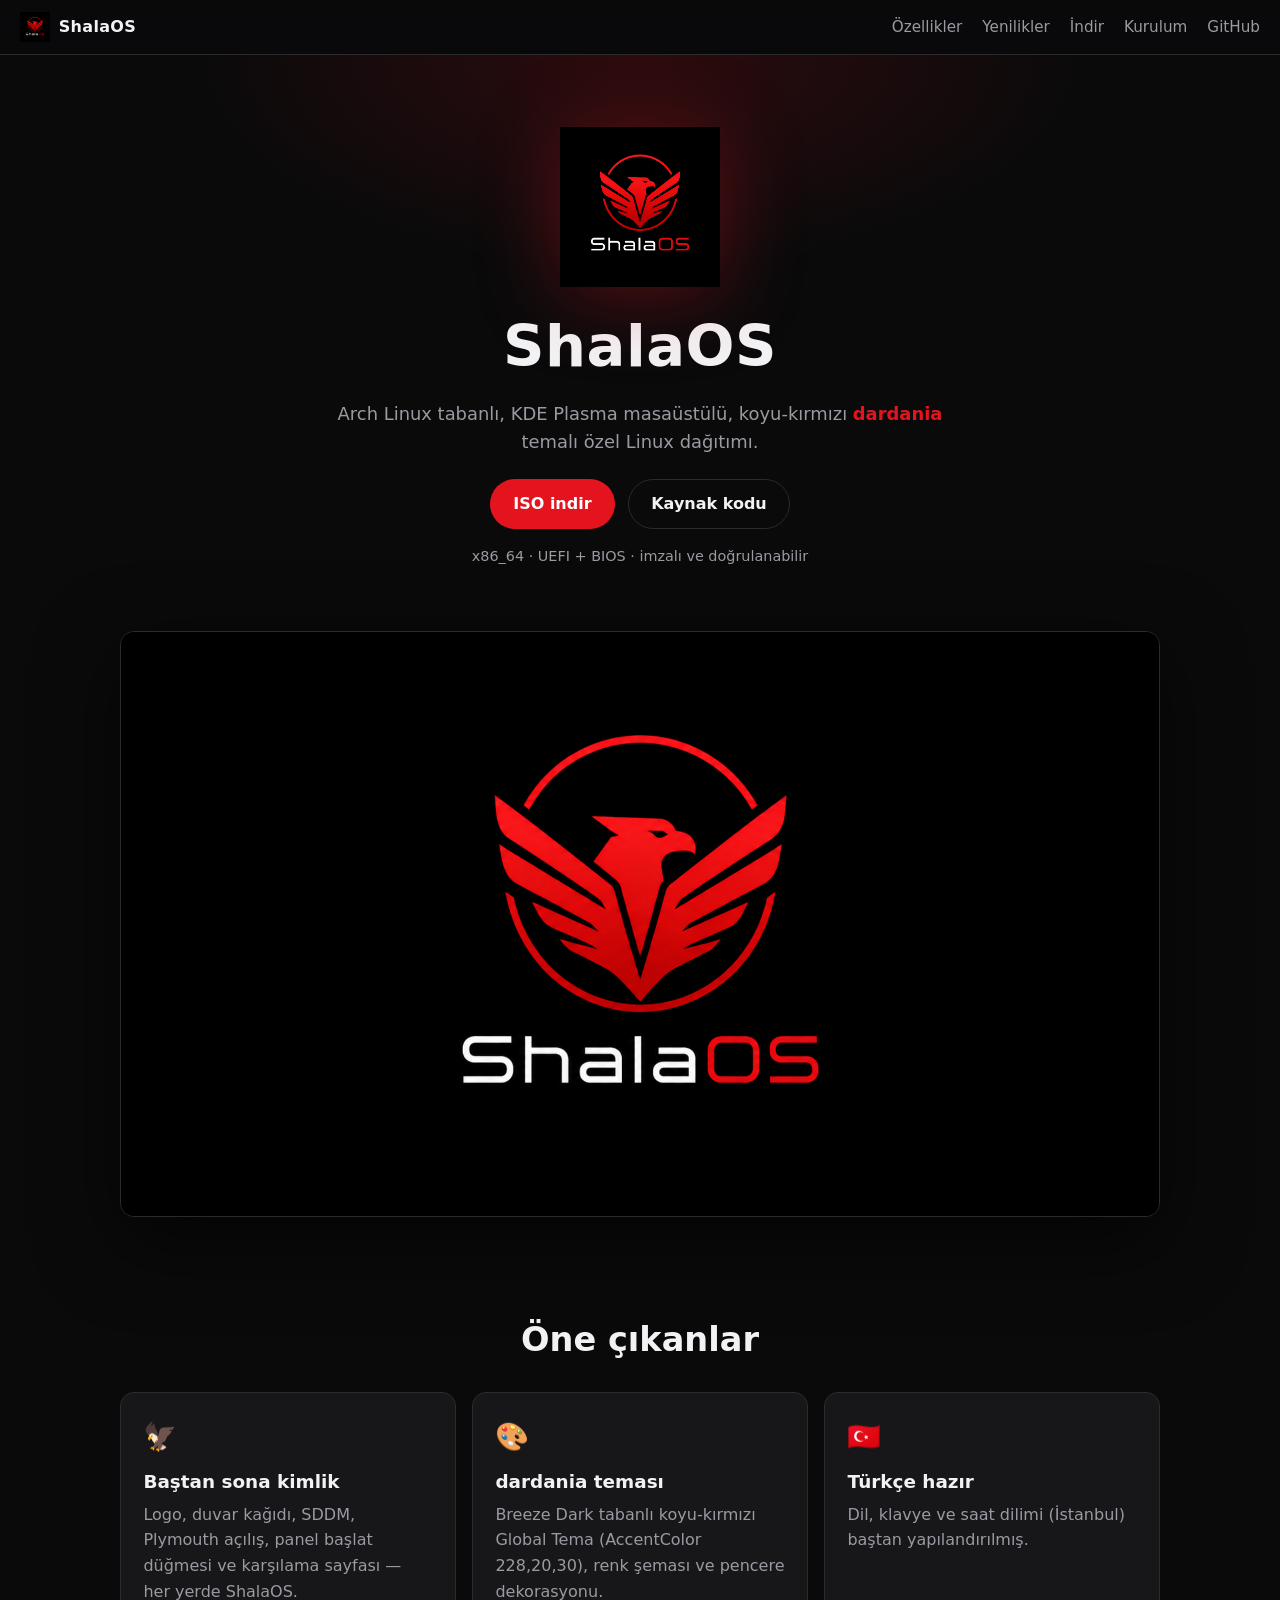
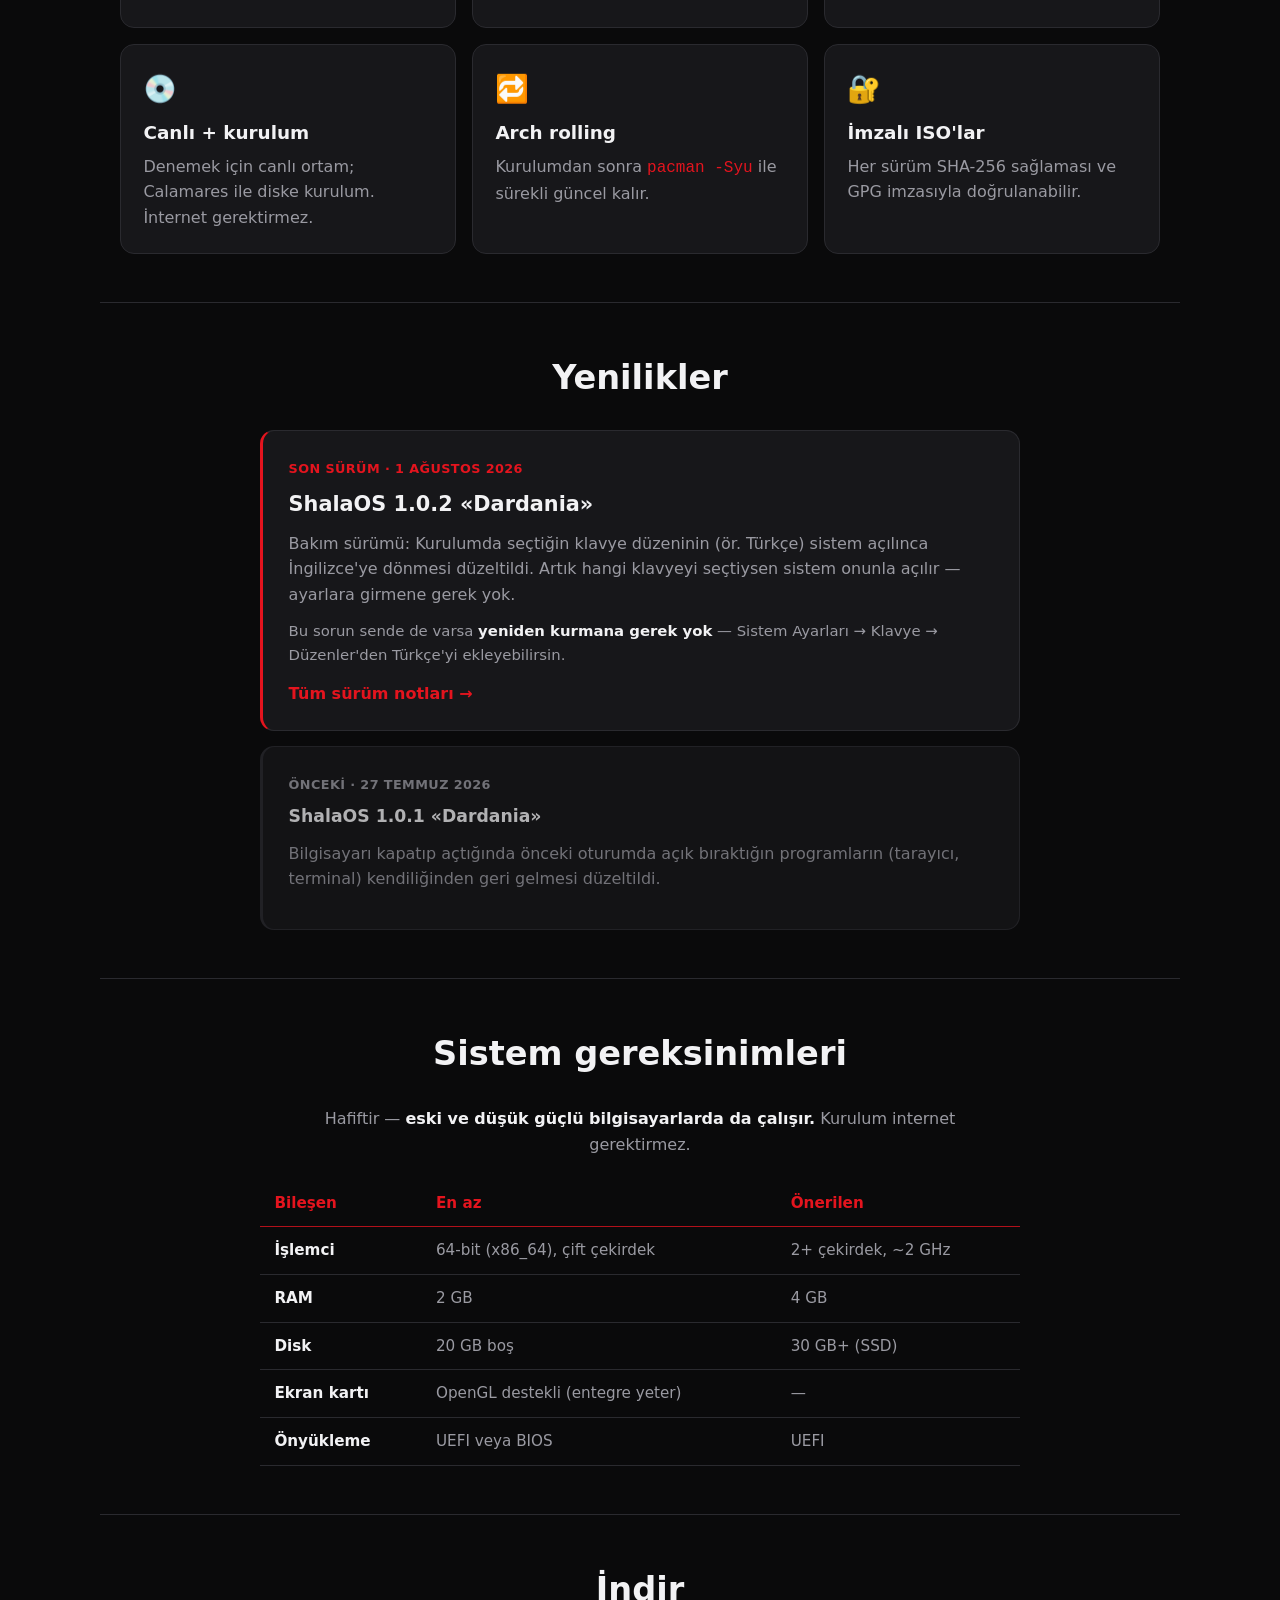
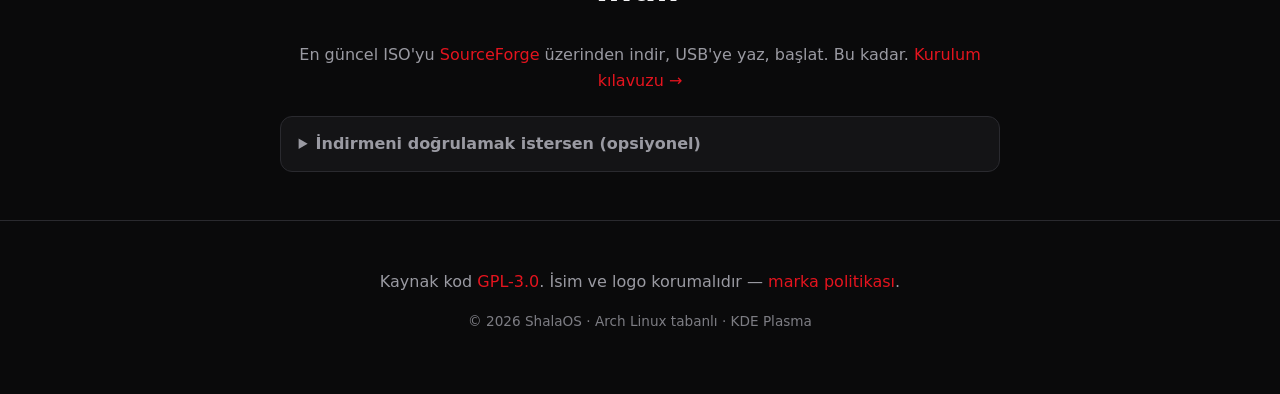
==== commit e364a3b2: "Site: Yenilikler bolumu v1.0.2'ye guncellendi - 1.0.2 (klavye duzeni duzeltmesi) son surum karti ola" ====
--- a/docs/index.html
+++ b/docs/index.html
@@ -83,21 +83,30 @@
     <section id="yenilikler" class="news">
       <h2>Yenilikler</h2>
       <div class="news-card">
-        <span class="news-tag">Son sürüm · 27 Temmuz 2026</span>
-        <h3>ShalaOS 1.0.1 «Dardania»</h3>
+        <span class="news-tag">Son sürüm · 1 Ağustos 2026</span>
+        <h3>ShalaOS 1.0.2 «Dardania»</h3>
         <p>
-          Bakım sürümü: Bilgisayarı kapatıp açtığında önceki oturumda açık bıraktığın
-          programların (tarayıcı, terminal) kendiliğinden geri gelmesi düzeltildi. Artık her
-          açılışta masaüstün tertemiz başlar.
+          Bakım sürümü: Kurulumda seçtiğin klavye düzeninin (ör. Türkçe) sistem açılınca
+          İngilizce'ye dönmesi düzeltildi. Artık hangi klavyeyi seçtiysen sistem onunla
+          açılır — ayarlara girmene gerek yok.
         </p>
         <p class="news-hint">
           Bu sorun sende de varsa <strong>yeniden kurmana gerek yok</strong> — Sistem Ayarları →
-          Başlangıç ve Kapanış → Masaüstü Oturumu → «Boş oturumla başla».
+          Klavye → Düzenler'den Türkçe'yi ekleyebilirsin.
         </p>
         <a class="news-link"
            href="https://github.com/edizsale/shalaos/blob/main/docs/surum-notlari.md">
           Tüm sürüm notları →
         </a>
+      </div>
+
+      <div class="news-card news-onceki">
+        <span class="news-tag">Önceki · 27 Temmuz 2026</span>
+        <h3>ShalaOS 1.0.1 «Dardania»</h3>
+        <p>
+          Bilgisayarı kapatıp açtığında önceki oturumda açık bıraktığın programların
+          (tarayıcı, terminal) kendiliğinden geri gelmesi düzeltildi.
+        </p>
       </div>
     </section>
 
--- a/docs/style.css
+++ b/docs/style.css
@@ -172,7 +172,12 @@
   text-transform: uppercase;
   color: var(--red);
 }
+.news-card + .news-card { margin-top: 0.9rem; }
 .news-card h3 { margin: 0.45rem 0 0.6rem; font-size: 1.3rem; }
+/* Eski surumler: daha sonik, dikkat son surumde kalsin */
+.news-onceki { border-left-color: var(--border); opacity: 0.72; }
+.news-onceki .news-tag { color: var(--muted); }
+.news-onceki h3 { font-size: 1.08rem; }
 .news-card p { margin: 0 0 0.8rem; color: var(--muted); }
 .news-hint { font-size: 0.93rem; }
 .news-hint strong { color: var(--text); }
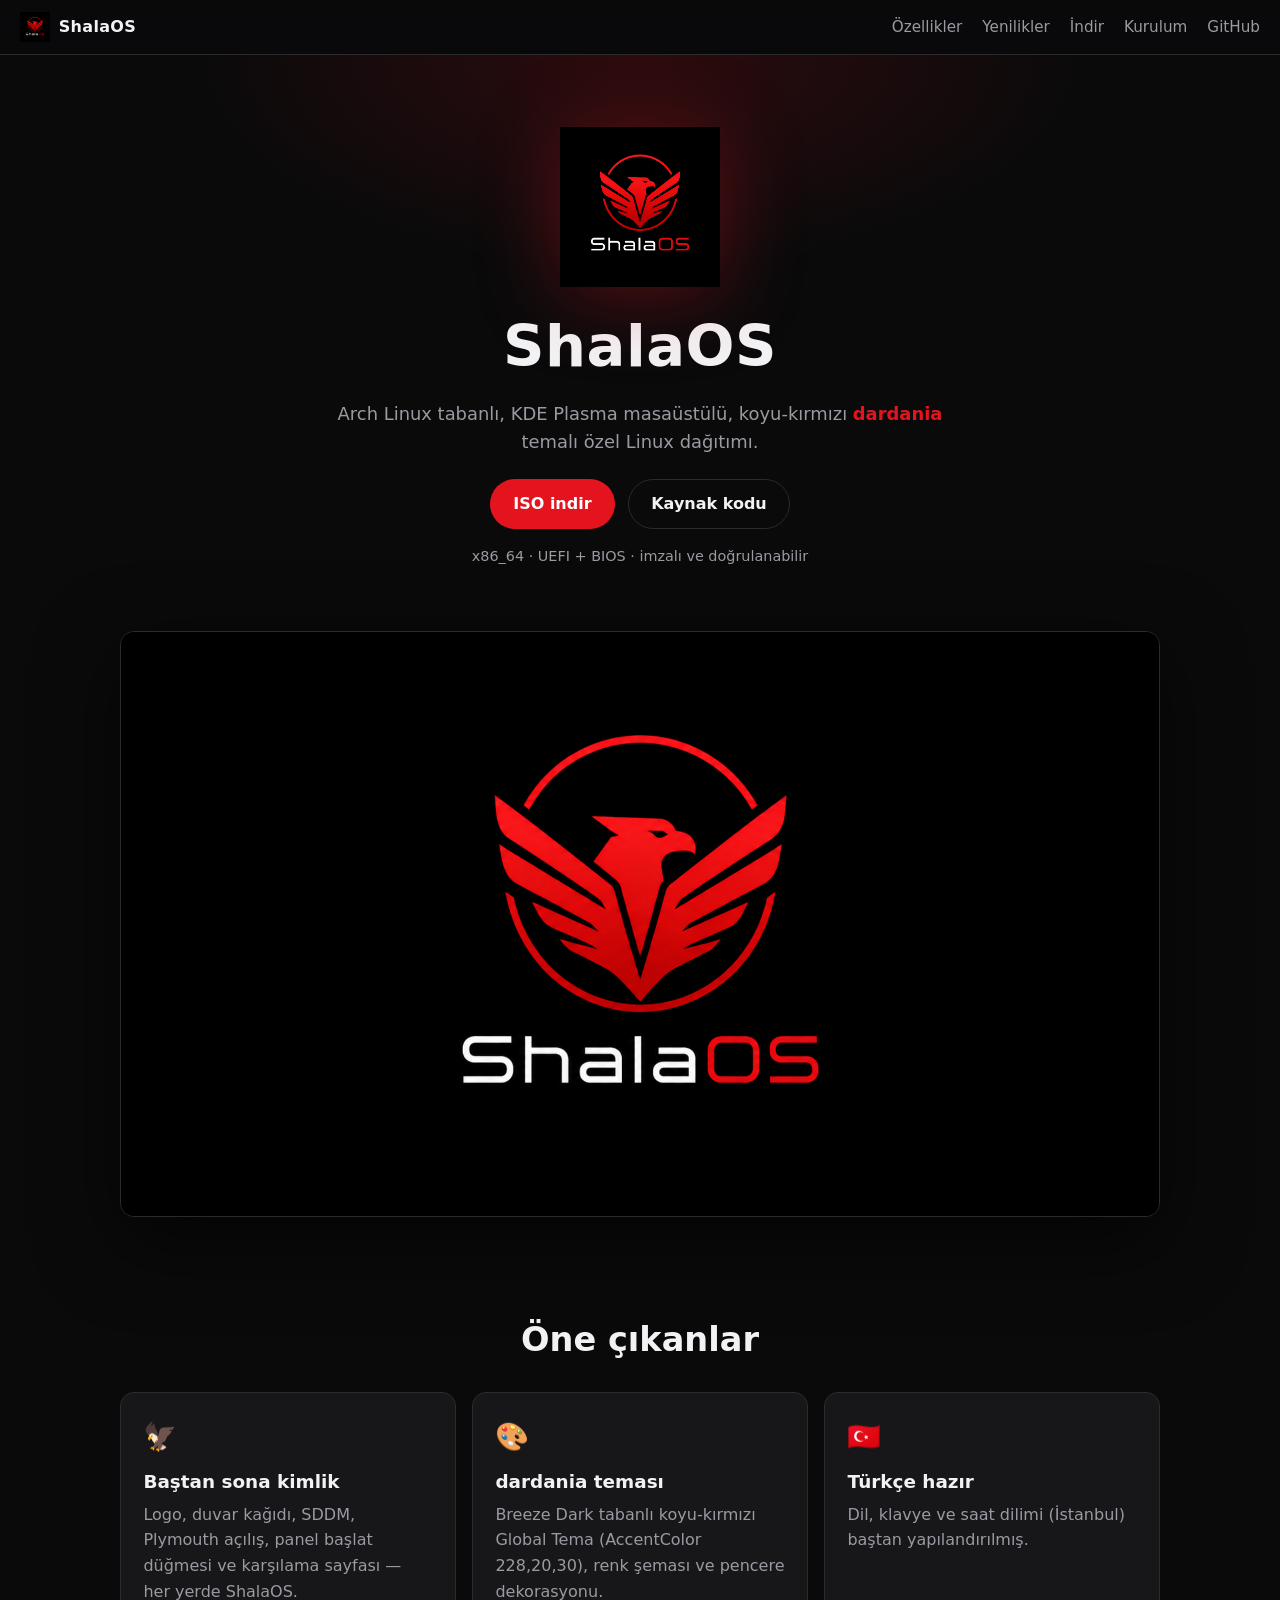
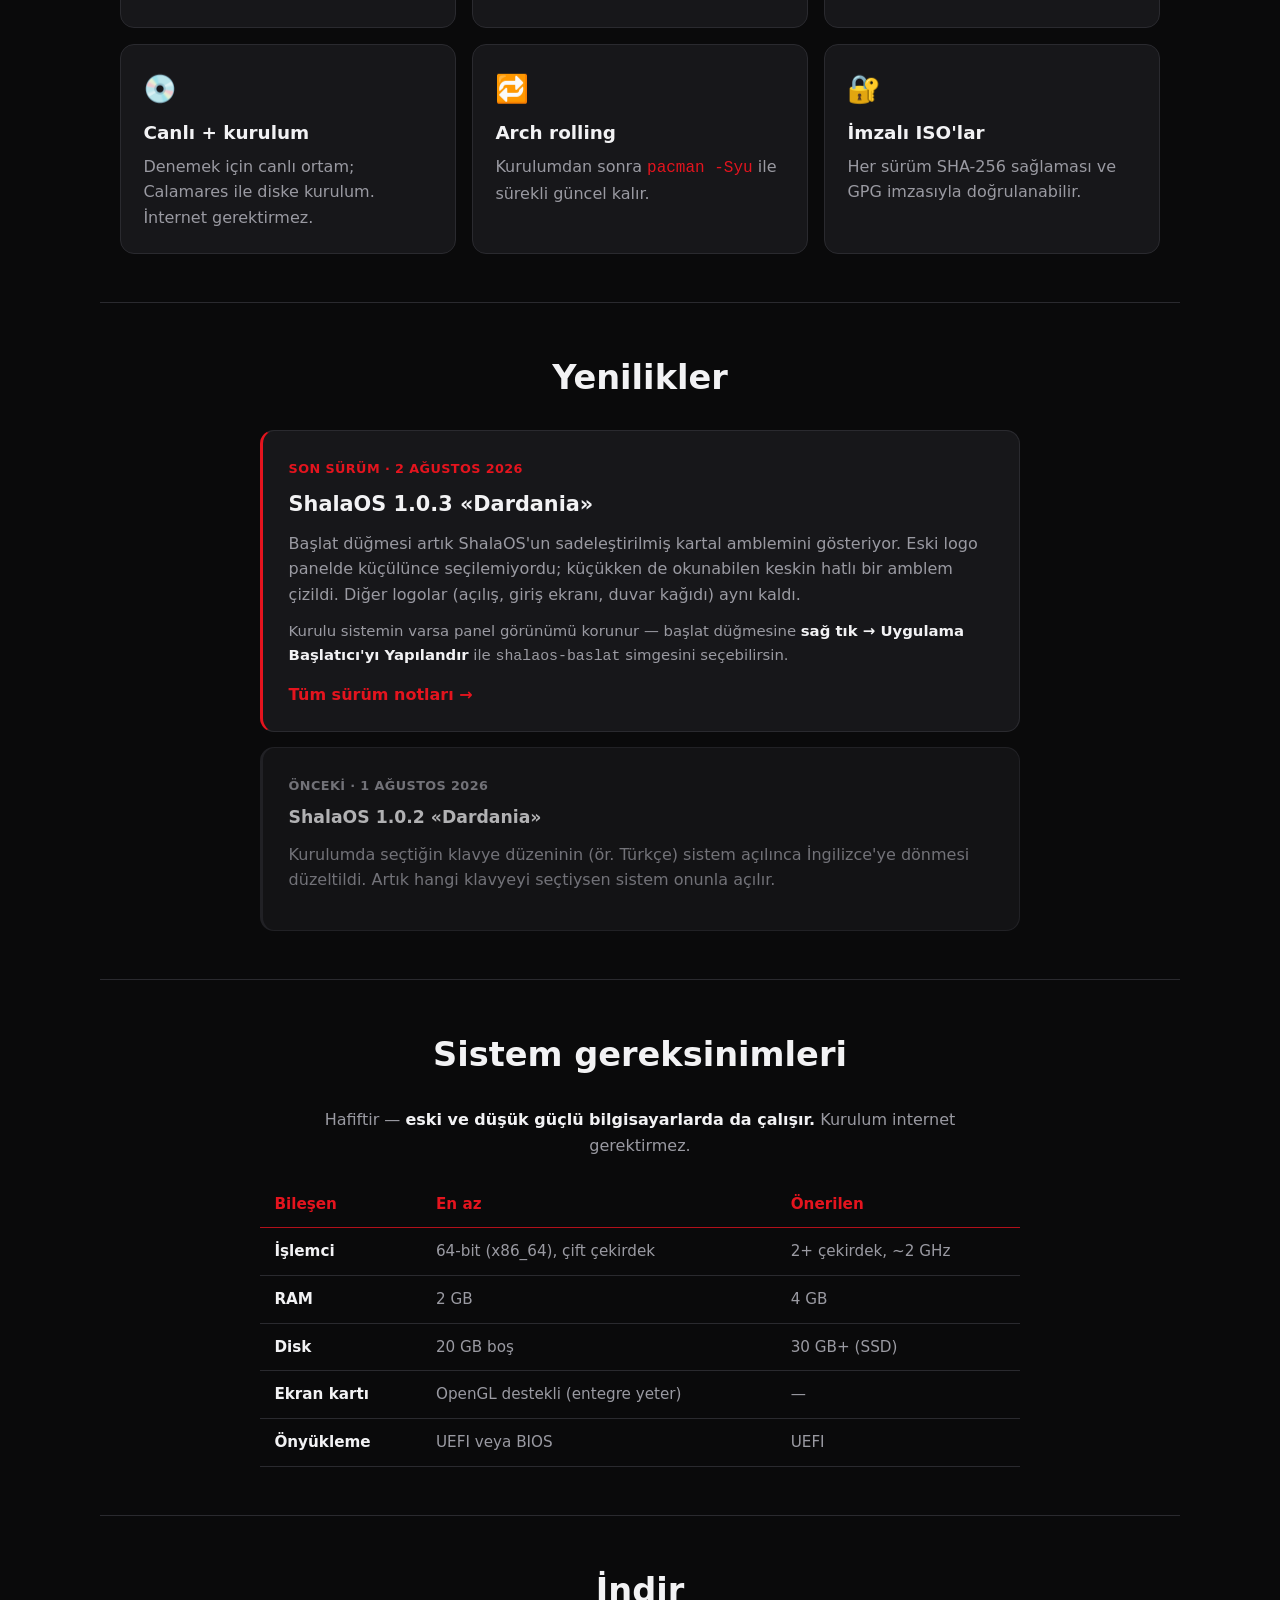
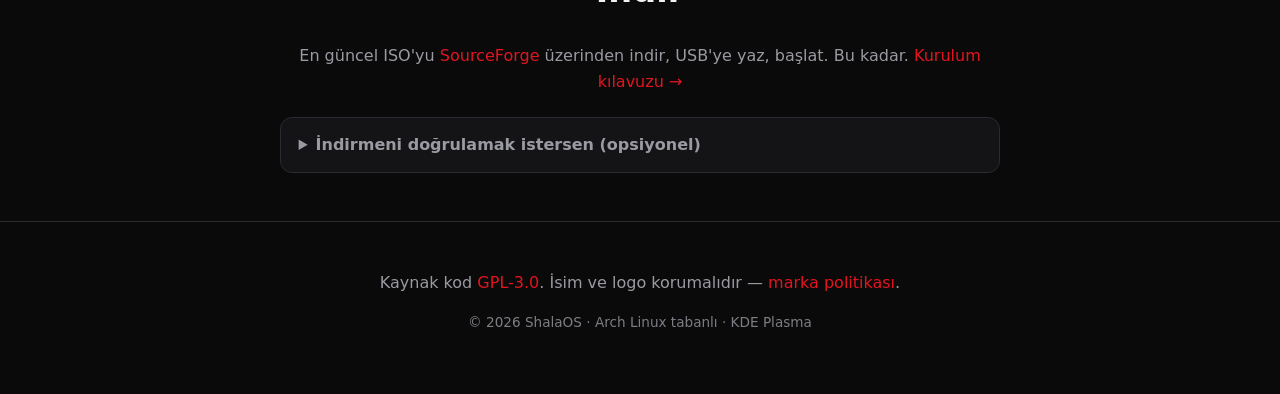
==== commit a5b570db: "v1.0.3: baslat dugmesi icin basitlestirilmis kartal amblemi Panelde 22-32 px'e inen baslat dugmesi i" ====
--- a/docs/index.html
+++ b/docs/index.html
@@ -83,16 +83,17 @@
     <section id="yenilikler" class="news">
       <h2>Yenilikler</h2>
       <div class="news-card">
-        <span class="news-tag">Son sürüm · 1 Ağustos 2026</span>
-        <h3>ShalaOS 1.0.2 «Dardania»</h3>
+        <span class="news-tag">Son sürüm · 2 Ağustos 2026</span>
+        <h3>ShalaOS 1.0.3 «Dardania»</h3>
         <p>
-          Bakım sürümü: Kurulumda seçtiğin klavye düzeninin (ör. Türkçe) sistem açılınca
-          İngilizce'ye dönmesi düzeltildi. Artık hangi klavyeyi seçtiysen sistem onunla
-          açılır — ayarlara girmene gerek yok.
+          Başlat düğmesi artık ShalaOS'un sadeleştirilmiş kartal amblemini gösteriyor.
+          Eski logo panelde küçülünce seçilemiyordu; küçükken de okunabilen keskin hatlı
+          bir amblem çizildi. Diğer logolar (açılış, giriş ekranı, duvar kağıdı) aynı kaldı.
         </p>
         <p class="news-hint">
-          Bu sorun sende de varsa <strong>yeniden kurmana gerek yok</strong> — Sistem Ayarları →
-          Klavye → Düzenler'den Türkçe'yi ekleyebilirsin.
+          Kurulu sistemin varsa panel görünümü korunur — başlat düğmesine <strong>sağ tık →
+          Uygulama Başlatıcı'yı Yapılandır</strong> ile <code>shalaos-baslat</code> simgesini
+          seçebilirsin.
         </p>
         <a class="news-link"
            href="https://github.com/edizsale/shalaos/blob/main/docs/surum-notlari.md">
@@ -101,11 +102,11 @@
       </div>
 
       <div class="news-card news-onceki">
-        <span class="news-tag">Önceki · 27 Temmuz 2026</span>
-        <h3>ShalaOS 1.0.1 «Dardania»</h3>
+        <span class="news-tag">Önceki · 1 Ağustos 2026</span>
+        <h3>ShalaOS 1.0.2 «Dardania»</h3>
         <p>
-          Bilgisayarı kapatıp açtığında önceki oturumda açık bıraktığın programların
-          (tarayıcı, terminal) kendiliğinden geri gelmesi düzeltildi.
+          Kurulumda seçtiğin klavye düzeninin (ör. Türkçe) sistem açılınca İngilizce'ye
+          dönmesi düzeltildi. Artık hangi klavyeyi seçtiysen sistem onunla açılır.
         </p>
       </div>
     </section>
